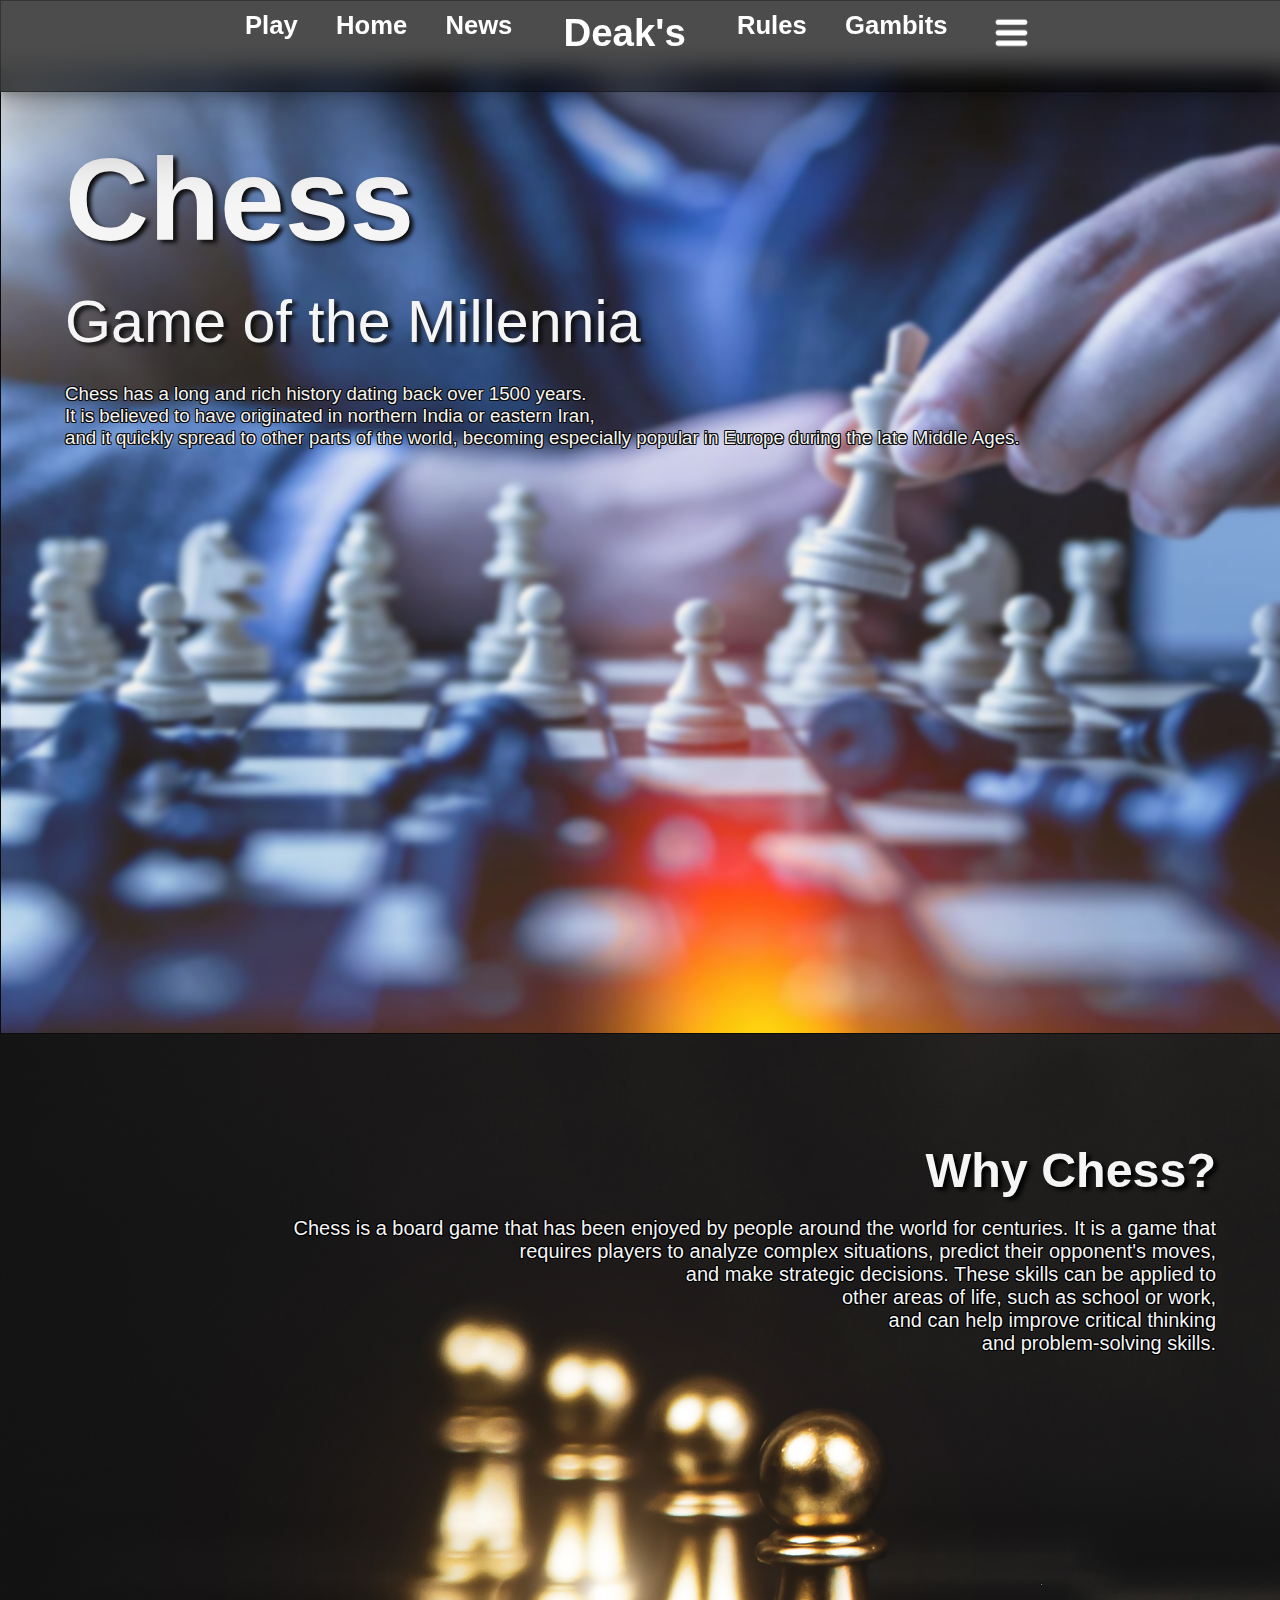
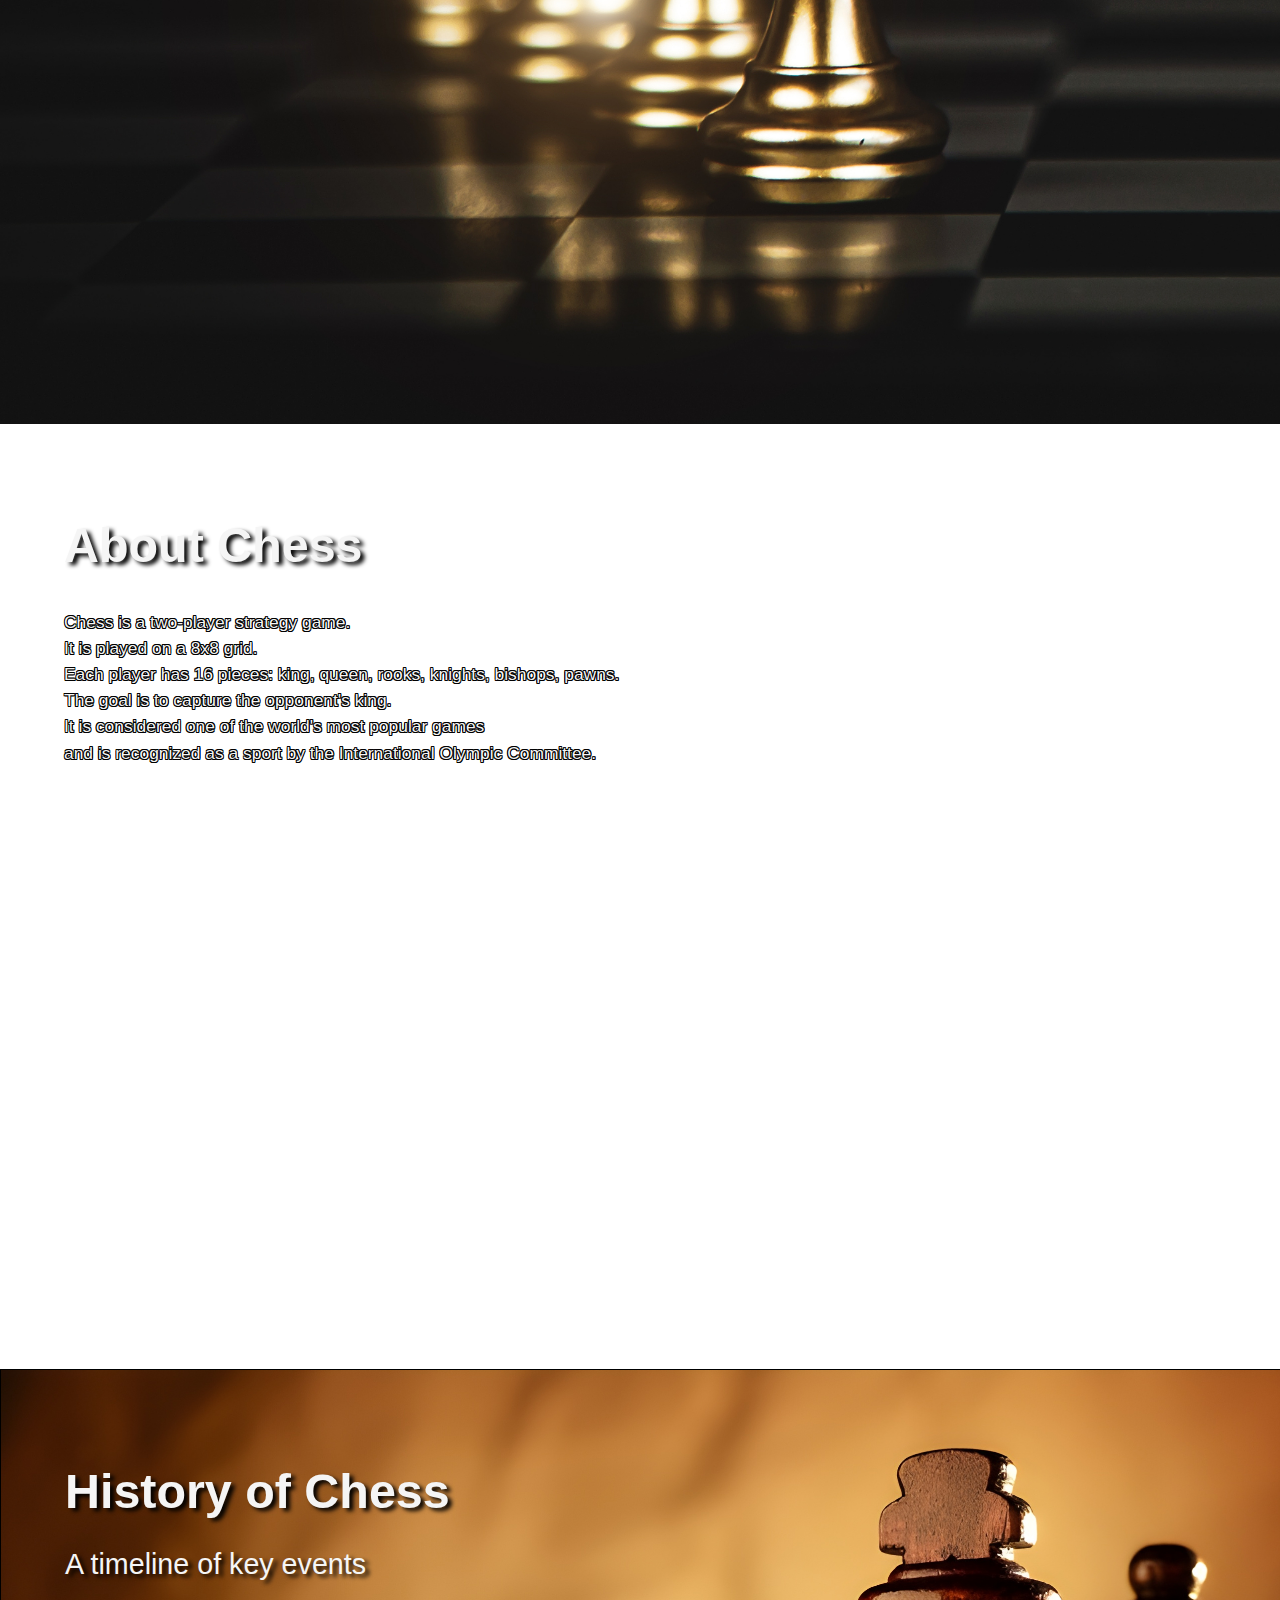
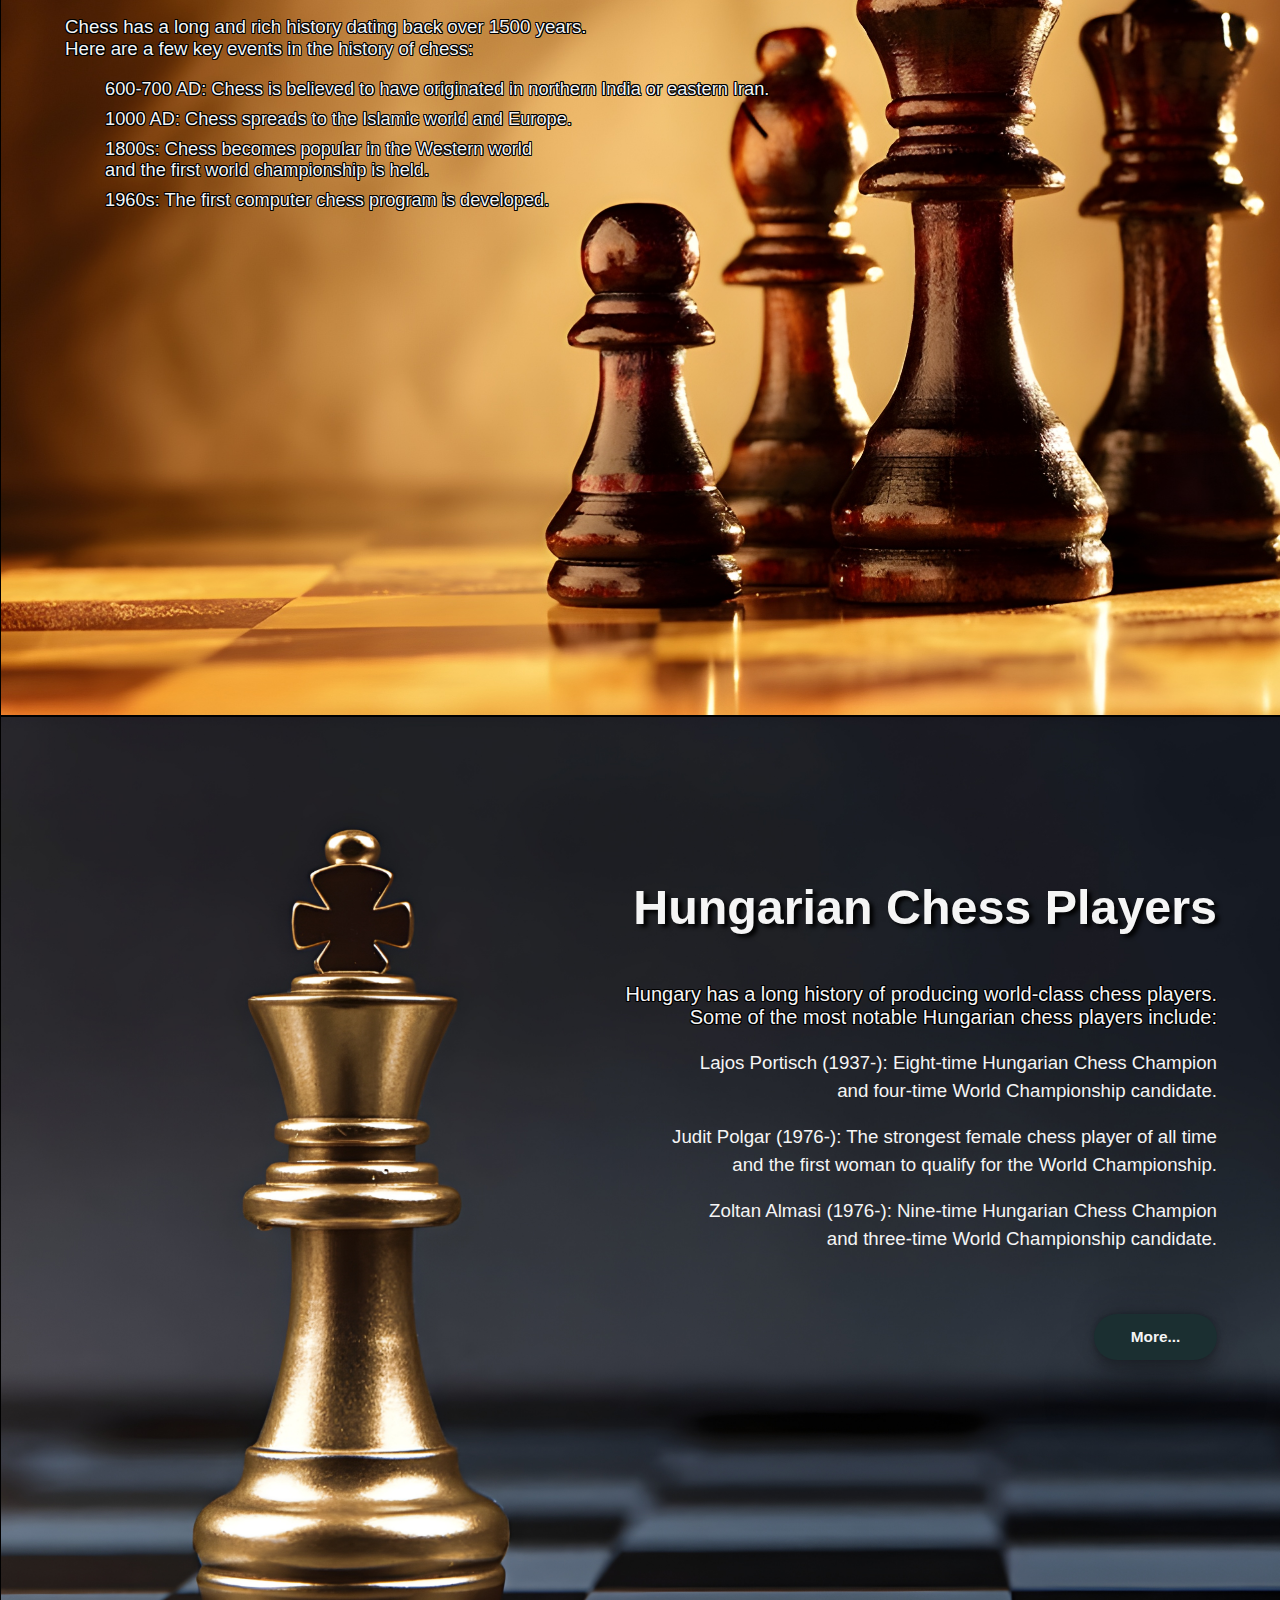
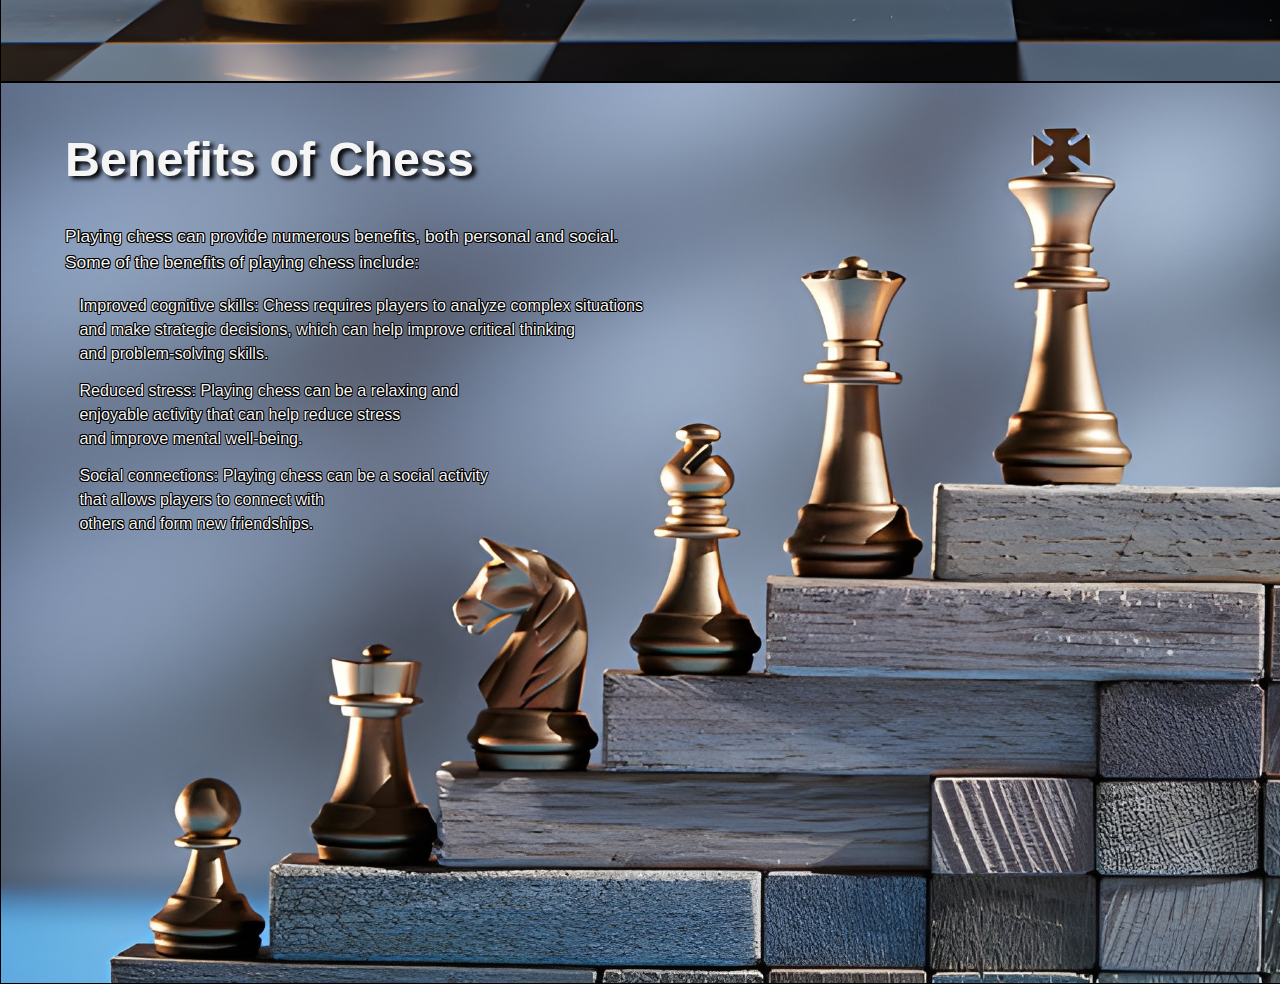
==== index.html @ 5a5dd238 "CSS correction 2" ====
<!DOCTYPE html>
<html lang="en">
<head>
  <link rel="stylesheet" href="/CSSs/main.css">
    <link rel="stylesheet" href="/CSSs/navbar.css">
    <meta charset="UTF-8">
    <meta http-equiv="X-UA-Compatible" content="IE=edge">
    <meta name="viewport" content="width=device-width, initial-scale=1.0">
    <title>Deak's Chess</title>
</head>

<body >
    <!--Header-->
    <nav class="headerdiv">
      <!--Menu-->
      <ul class="menulist">
        <li class="menuitem"><a href="./HTMLs/play.html">Play</a></li>
        <li class="menuitem"><a href="index.html">Home</a></li>
        <li class="menuitem"><a href="./HTMLs/news.html">News</a></li>
        <li class="menuitem"><p class="logotext">Deak's</p> </li>
        <li class="menuitem"><a href="./HTMLs/rules.html">Rules</a></li>
        <li class="menuitem"><a href="./HTMLs/gambits.html">Gambits</a></li>
        
        <li class="menuitem"> 
          <div id="dropdown">
            <button id="dropbtn"></button>
            <div id="dropdown-content">
              <a href="./HTMLs/about.html">About</a>
              <a href="./HTMLs/contact.html">Contact</a>
            </div>
          </div>
        </li>
      </ul>
    </nav>
      
    <div class="stdiv" >
        <!--Middle-->
        
        <p class="chesstext">Chess</p>
        <p class="subchesstext">Game of the Millennia</p>
        <p class="fillchesstext">Chess has a long and rich history dating back over 1500 years.  <br>
            It is believed to have originated in northern India or eastern Iran, <br>
            and it quickly spread to other parts of the world, becoming especially popular in Europe during the late Middle Ages.</p>
    </div>
    <div class="nddiv">
        <p class="ndtitleWhy">
            Why Chess?
        </p>
        <p class="ndtext">
            Chess is a board game that has been enjoyed by people around the world for centuries. It is a game that <br>
            requires players to analyze complex situations, predict their opponent's moves, <br> 
            and make strategic decisions. These skills can be applied to  <br>
            other areas of life, such as school or work, <br>
            and can help improve critical thinking <br>
             and problem-solving skills.</p>
    </div>

    <div class="rddiv">
        <p class="rdtitle">
            About Chess
        </p>
        <p class="rdtext">
            Chess is a two-player strategy game. <br>
            It is played on a 8x8 grid. <br>
            Each player has 16 pieces: king, queen, rooks, knights, bishops, pawns. <br>
            The goal is to capture the opponent's king. <br>
            It is considered one of the world's most popular games <br>
            and is recognized as a sport by the International Olympic Committee. <br>
    </div>

    <div class="div4">
        <p class="rdtitle">History of Chess</p>
        <p class="timelinetext">A timeline of key events</p>
        <p class="fillchesstext">Chess has a long and rich history dating back over 1500 years.  <br>
          Here are a few key events in the history of chess:</p>
        <ul class="ststyled-list">
          <li >600-700 AD: Chess is believed to have originated in northern India or eastern Iran.</li>
          <li>1000 AD: Chess spreads to the Islamic world and Europe.</li>
          <li>1800s: Chess becomes popular in the Western world <br>
             and the first world championship is held.</li>
          <li>1960s: The first computer chess program is developed.</li>
        </ul>
      </div>

      <div class="div5">
        <p class="ndtitle">Hungarian Chess Players</p>
        <p class="ndtext">Hungary has a long history of producing world-class chess players.  <br>
          Some of the most notable Hungarian chess players include:</p>
        <ul class="ndstyled-list">
          <li>Lajos Portisch (1937-): Eight-time Hungarian Chess Champion <br>
             and four-time World Championship candidate.</li>
             <br>
          <li>Judit Polgar (1976-): The strongest female chess player of all time <br>
             and the first woman to qualify for the World Championship.</li>
             <br>
          <li>Zoltan Almasi (1976-): Nine-time Hungarian Chess Champion <br>
             and three-time World Championship candidate.</li>
        </ul>

        <div class="buttoncontainer">
          <a class="mybutton" href="./HTMLs/players.html">
            More...
          </a>
      </div>
      </div>

      <div class="div6">
        <p class="rdtitle">Benefits of Chess</p>
        <p class="rdtext">Playing chess can provide numerous benefits, both personal and social. <br>
             Some of the benefits of playing chess include:</p>
        <ul class="rdstyled-list">
          <li>Improved cognitive skills: Chess requires players to analyze complex situations <br>
             and make strategic decisions, which can help improve critical thinking <br>
             and problem-solving skills.</li>
          <li>Reduced stress: Playing chess can be a relaxing and <br>
            enjoyable activity that can help reduce stress <br>
            and improve mental well-being.</li>
          <li>Social connections: Playing chess can be a social activity <br>
            that allows players to connect with <br>
            others and form new friendships.</li>
        </ul>
        
        
      </div>
  


</body>
</html>
---- CSSs/main.css ----
html, body {
    max-width: 100vw;
    overflow-x: hidden;
    margin: 0%;
    padding: 0%;
}


a{
    color: inherit;
    text-decoration: none;
    text-decoration-color: inherit;
}

.chesstext{
    font-family: 'Segoe UI', Tahoma, Geneva, Verdana, sans-serif;
    color:  whitesmoke;
    text-align: left;
    font-size: 9.089vw;
    font-weight: 700;
    margin-top:0vh;
    margin-left: 5vw;
    margin-right: 5vw;
    padding-top: 0vh;
    text-shadow: 4px 3px 4px black;
    opacity: 100%;
}

@media only screen and (max-width: 700px) {
    .chesstext{
        font-size: 18.089vw;
    }
}

@media only screen and (max-width: 450px) {
    .chesstext{
        font-size: 27.089vw;
    }
}

.subchesstext{

    font-family:'Gill Sans', 'Gill Sans MT', Calibri, 'Trebuchet MS', sans-serif;
    color: whitesmoke;
    text-align: left;
    font-size: 4.624vw;
    padding-left: 5vw;
    font-weight: 500;
    padding-top: -1vw;
    margin-top: -7.5vw;
    margin-right: 5vw;
    text-shadow: 4px 3px 4px black;
    opacity: 100%;
}

@media only screen and (max-width: 700px) {
    .subchesstext{
        font-size: 8.624vw;
        margin-top: -15vw;
    }
}

@media only screen and (max-width: 450px) {
    .subchesstext{
        font-size: 12.089vw;
        margin-top: -22.5vw;
    }
}

.timelinetext{
    font-family:'Gill Sans', 'Gill Sans MT', Calibri, 'Trebuchet MS', sans-serif;
    color: whitesmoke;
    text-align: left;
    font-size: 2.24vw;
    padding-left: 5vw;
    margin-bottom: 7.5vh;
    margin-right: 5vw;
    font-weight: 500;
    text-shadow: 4px 3px 4px black;
    opacity: 100%;
}


@media only screen and (max-width: 700px) {
    .timelinetext{
        font-size: 3.24vw;
    }
}

@media only screen and (max-width: 450px) {
    .timelinetext{
        font-size: 4.24vw;
    }
}

.fillchesstext{

    font-family:'Gill Sans', 'Gill Sans MT', Calibri, 'Trebuchet MS', sans-serif;
    color: whitesmoke;
    text-align: left;
    font-size: 1.461vw;
    padding-left: 5vw;
    font-weight: 500;
    padding-top: 5vw;
    margin-top: -7.5vw;
    margin-right: 5vw;
    text-shadow:
        0.05em 0 black,
        0 0.05em black,
        -0.05em 0 black,
        0 -0.05em black,
        -0.05em -0.05em black,
        -0.05em 0.05em black,
        0.05em -0.05em black,
        0.05em 0.05em black;
    opacity: 100%;
}

@media only screen and (max-width: 700px) {
    .fillchesstext{
        font-size: 2.461vw;
    }
}

@media only screen and (max-width: 450px) {
    .fillchesstext{
        font-size: 3.461vw;
    }
}


.ndtitle{
    font-family:'Gill Sans', 'Gill Sans MT', Calibri, 'Trebuchet MS', sans-serif;
    color: whitesmoke;
    text-align: right;
    font-size: 3.783vw;
    padding-right: 5vw;
    font-weight: 700;
    padding-top: 18vh;
    margin-top: -5vw;
    text-shadow: 4px 3px 4px black;
    opacity: 100%;
}

@media only screen and (max-width: 700px) {
    .ndtitle{
        font-size: 6.783vw;
    }
}

@media only screen and (max-width: 450px) {
    .ndtitle{
        font-size: 9.783vw;
    }
}

.ndtitleWhy{
    font-family:'Gill Sans', 'Gill Sans MT', Calibri, 'Trebuchet MS', sans-serif;
    color: whitesmoke;
    text-align: right;
    font-size: 3.783vw;
    padding-right: 5vw;
    font-weight: 700;
    margin-top: 2vh;
    text-shadow: 4px 3px 4px black;
    opacity: 100%;
    margin-bottom: 0;
}

@media only screen and (max-width: 700px) {
    .ndtitleWhy{
        font-size: 6.783vw;
    }
}

@media only screen and (max-width: 450px) {
    .ndtitleWhy{
        font-size: 9.783vw;
    }
}

.ndtext{
    font-family:'Gill Sans', 'Gill Sans MT', Calibri, 'Trebuchet MS', sans-serif;
    color: whitesmoke;
    font-size: 1.561vw;
    padding-right: 5vw;
    margin-left: 5vw;
    text-align: right;
    text-shadow:
        0.05em 0 black,
        0 0.05em black,
        -0.05em 0 black,
        0 -0.05em black,
        -0.05em -0.05em black,
        -0.05em 0.05em black,
        0.05em -0.05em black,
        0.05em 0.05em black;
}

@media only screen and (max-width: 700px) {
    .ndtext{
        font-size: 2.561vw;
    }
}

@media only screen and (max-width: 450px) {
    .ndtext{
        font-size: 3.561vw;
    }
}

.rdtitle{
    font-family:'Gill Sans', 'Gill Sans MT', Calibri, 'Trebuchet MS', sans-serif;
    color: whitesmoke;
    text-align: left;
    font-size: 3.783vw;
    padding-left: 5vw;
    margin-bottom: 0;
    font-weight: 700;
    text-shadow: 4px 3px 4px black;
    opacity: 100%;
}

@media only screen and (max-width: 700px) {
    .rdtitle{
        font-size: 6.783vw;
    }
}

@media only screen and (max-width: 450px) {
    .rdtitle{
        font-size: 9.783vw;
    }
}

.rdtext {
    font-family: 'Gill Sans', 'Gill Sans MT', Calibri, 'Trebuchet MS', sans-serif;
    color: whitesmoke;
    font-size: 1.361vw;
    padding-left: 5vw;
    line-height: 1.5;
    margin-top: 4vh;
    text-shadow:
        0.05em 0 black,
        0 0.05em black,
        -0.05em 0 black,
        0 -0.05em black,
        -0.05em -0.05em black,
        -0.05em 0.05em black,
        0.05em -0.05em black,
        0.05em 0.05em black;
  }

  @media only screen and (max-width: 700px) {
    .rdtext {
        font-size: 2.361vw;
    }
}

@media only screen and (max-width: 450px) {
    .rdtext {
        font-size: 3.361vw;
    }
}
 
.stdiv{
    opacity: 95%;
    display: block;
    background-color: whitesmoke;
    height: 100vh;
    width: 100vw;
    background-image: url(../IMGs/chessboard_1920x1080blur.png);
    background-size: cover;
    background-position: center;
    padding-top: 5vw;
    height: 100vh;
    border: 1px solid black;
}


.nddiv{
    display: block;
    background-image: url(../IMGs/goldpawns.jpeg);
    background-size: cover;
    background-position: left;
    height: 100vh;
    margin-top: 0vw;
    padding-top: 10vh;
}

.rddiv{
    padding-top: 5vh;
    margin-top: 0vw;
    display: block;
    background-image: url(../IMGs/Smoked.jpeg);
    background-size: cover;
    background-position: center;
    height: 100vh;
}

.div4{
    display: block;
    background-color: whitesmoke;
    height: 100vh;
    width: 100vw;
    background-image: url(../IMGs/goldenchess.jpg);
    background-size: cover;
    background-position: center;
    padding-top: 5vh;
    height: 100vh;
    border: 1px solid black;
}

.div5{
    display: block;
    background-color: whitesmoke;
    height: 100vh;
    width: 100vw;
    background-image: url(../IMGs/goldenpiece.jpg);
    background-size: cover;
    background-position: center;
    padding-top: 5vw;
    height: 100vh;
    border: 1px solid black;
}

.div6{
    display: block;
    background-color: whitesmoke;
    height: 100vh;
    width: 100vw;
    background-image: url(../IMGs/wood.jpg);
    background-size: cover;
    background-position: center;
    height: 100vh;
    border: 1px solid black;
}

.ststyled-list li {
    font-family:'Gill Sans', 'Gill Sans MT', Calibri, 'Trebuchet MS', sans-serif;
    color: whitesmoke;
    text-align: left;
    font-size: 1.424vw;
    padding-left: 5vw;
    padding-bottom: 1vh;
    font-weight: 500;
    text-shadow:
        0.05em 0 black,
        0 0.05em black,
        -0.05em 0 black,
        0 -0.05em black,
        -0.05em -0.05em black,
        -0.05em 0.05em black,
        0.05em -0.05em black,
        0.05em 0.05em black;
    opacity: 100%;
    list-style: none;
  }

  @media only screen and (max-width: 700px) {
    .ststyled-list li {
        font-size: 2.424vw;
        padding-left: 2.5vw;
    }
}

@media only screen and (max-width: 450px) {
    .ststyled-list li {
        font-size: 3.424vw;
        padding-left: 1vw;
    }
}


  .ndstyled-list li {
    font-family: 'Gill Sans', 'Gill Sans MT', Calibri, 'Trebuchet MS', sans-serif;
    color: whitesmoke;
    text-align: right;
    font-size: 1.461vw;
    padding-right: 5vw;
    line-height: 1.5;
    list-style: none;
  }
  
  @media only screen and (max-width: 700px) {
    .ndstyled-list li {
        font-size: 2.461vw;
        line-height: 1.25;
    }
}

@media only screen and (max-width: 450px) {
    .ndstyled-list li {
        font-size: 3.461vw;
        line-height: 1;
    }
}

  .rdstyled-list li {
    margin-top: 1%;
    font-family: 'Gill Sans', 'Gill Sans MT', Calibri, 'Trebuchet MS', sans-serif;
    color: whitesmoke;
    font-size: 1.261vw;
    padding-left: 3vw;
    line-height: 1.5;
    list-style: none;
    text-shadow:
        0.05em 0 black,
        0 0.05em black,
        -0.05em 0 black,
        0 -0.05em black,
        -0.05em -0.05em black,
        -0.05em 0.05em black,
        0.05em -0.05em black,
        0.05em 0.05em black;
  }
  
  @media only screen and (max-width: 700px) {
    .rdstyled-list li {
        font-size: 2.261vw;
        padding-left: 2vw;
    }
}

@media only screen and (max-width: 450px) {
    .rdstyled-list li {
        font-size: 3.261vw;
        padding-left: 1vw;
    }
}

 .menuimage{
    width: 6vh;
    height: 6vh;
 }

 .rulesbody{
    background: linear-gradient(to right, rgb(5, 31, 57), rgb(1, 59, 39));
}

.mybutton {
    color: whitesmoke;
    font-family: 'Gill Sans', 'Gill Sans MT', Calibri, 'Trebuchet MS', sans-serif;
    box-shadow: rgba(0, 0, 0, 0.25) 0px 54px 55px, rgba(0, 0, 0, 0.12) 0px -12px 30px, rgba(0, 0, 0, 0.12) 0px 4px 6px, rgba(0, 0, 0, 0.17) 0px 12px 13px, rgba(0, 0, 0, 0.09) 0px -3px 5px;
    background-color: #1b2f31;
    border-radius: 50px;
    display: flex;
    justify-content: center;
    align-items: center;
    height: 3em;
    width: 8em;
    font-size: 1.2vw;
    font-weight: 600;
  }

  @media only screen and (max-width: 700px) {
    .mybutton {
        font-size: 2.2vw;
    }
}

@media only screen and (max-width: 450px) {
    .mybutton {
        font-size: 3.2vw;
    }
}

  .buttoncontainer{
    padding-top: 5vh;
    padding-right: 5vw;
    display: flex;
    justify-content: end;
    align-items: center;
  }
---- CSSs/navbar.css ----
body{
    padding: 0%;
    margin-left: 0%;
    margin-top: 0%;
}

a{
    color: inherit;
    text-decoration: none;
    text-decoration-color: inherit;
}

.logotext{
    margin-top: auto;
    margin-bottom: auto;
    float: left;
    font-size: 3vw;
    font-family: 'Gill Sans', 'Gill Sans MT', Calibri, 'Trebuchet MS', sans-serif;
    font-weight: 700;
    padding-left: 1vw;
    padding-right: 1vw;
    color: white   ;
    transition-duration: 0.5s;
}

@media only screen and (max-width: 1000px) {
    .logotext{
        font-size: 4.25vw;
    }
}

@media only screen and (max-width: 700px) {
    .logotext{
        font-size: 5.5vw;
    }
}

@media only screen and (max-width: 450px) {
    .logotext{
        font-size: 8vw;
    }
}

.menulist{
    padding: 0;
    margin: 0;
    position: relative;
    display: flex;
    list-style: none;
    justify-content: center;
}

.menulist li:hover{
    background-color: rgba(0, 0, 0, 0.5);
}

.menuitem{
    padding-top: 0.6vh;
    transition-duration: 0.5s;
    font-size: 2vw;
    font-family: 'Gill Sans', 'Gill Sans MT', Calibri, 'Trebuchet MS', sans-serif;
    padding-left: 1.5vw;
    padding-right: 1.5vw;
    font-weight: 600;
    color: white;
    padding-top: 0.75vw;
    text-decoration-color: rgba(0, 0, 0, 0.2);
}

@media only screen and (max-width: 1000px) {
    .menuitem{
        font-size: 3vw;
        padding-top: 1.5vh;
    }
}

@media only screen and (max-width: 700px) {
   .menuitem{
       font-size: 4vw;
       padding-top: 1.75vh;
   }
}

@media only screen and (max-width: 450px) {
    .menuitem{
        font-size: 6vw;
        padding-top: 2.5vh;
    }
}

.menuitem:hover{
    opacity: 100%;
}

.headerdiv{
    top: 0;
    z-index: 9;
    display: flex;
    justify-content: center;
    position: fixed;
    width: 100vw;
    height: 10vh;
    background: rgba(0, 0, 0, 0.7);
    box-shadow: rgba(0, 0, 0, 0.25) 0px 54px 55px, rgba(0, 0, 0, 0.12) 0px -12px 30px, rgba(0, 0, 0, 0.12) 0px 4px 6px, rgba(0, 0, 0, 0.17) 0px 12px 13px, rgba(0, 0, 0, 0.09) 0px -3px 5px;
    backdrop-filter: blur(12.5px);
    -webkit-backdrop-filter: blur(12.5px);
    border: 1px solid rgba(0, 0, 0, 0.3);
}


@media only screen and (max-width: 700px) {
    .headerdiv{
        height: 7.5vh;
    }
}

@media only screen and (max-width: 450px) {
    .headerdiv{
        height: 7.5vh;
    }
}

.headerdiv + * {
    margin-top: 7.5vh;
  }
  
#dropbtn {
    background-image: url(../IMGs/menu.png);
    background-size: contain;
    background-color: transparent;
    background-repeat: no-repeat;
    margin-top: 0;
    width: 4vw;
    height: 7.5vh;
    border: none;
}

@media only screen and (max-width: 1000px) {
    #dropbtn{
        width: 5vw;
    }
}

@media only screen and (max-width: 700px) {
    #dropbtn{
        width: 8vw;
    }
}

@media only screen and (max-width: 400px) {
    #dropbtn{
        width: 12vw;
    }
}
  
#dropdown {
    position: relative;
    display: block;
    width: 4vw;
}
  
#dropdown-content {
    display: none;
    position: absolute;
    min-width: 4vw;
    right: -1.5vw;
    z-index: 1;
    transition-duration: 0.5s;
    background: rgba(0, 0, 0, 0.7);
    box-shadow: rgba(0, 0, 0, 0.25) 0px 54px 55px, rgba(0, 0, 0, 0.12) 0px -12px 30px, rgba(0, 0, 0, 0.12) 0px 4px 6px, rgba(0, 0, 0, 0.17) 0px 12px 13px, rgba(0, 0, 0, 0.09) 0px -3px 5px;
    backdrop-filter: blur(12.5px);
    -webkit-backdrop-filter: blur(12.5px);
    border: 1px solid rgba(0, 0, 0, 0.3);
}
  
@media only screen and (max-width: 1000px) {
    #dropdown-content{
        margin-top: -2.25vh;
    }
}


#dropdown-content a {
    text-align: center;
    color: whitesmoke;
    padding: 12px 16px;
    text-decoration: none;
    display: block;
    font-size: 1.45vw;
}
#dropdown-content a:hover{
    background-color: rgba(0, 0, 0, 0.5);
}

#dropdown:hover #dropdown-content {display: block;}
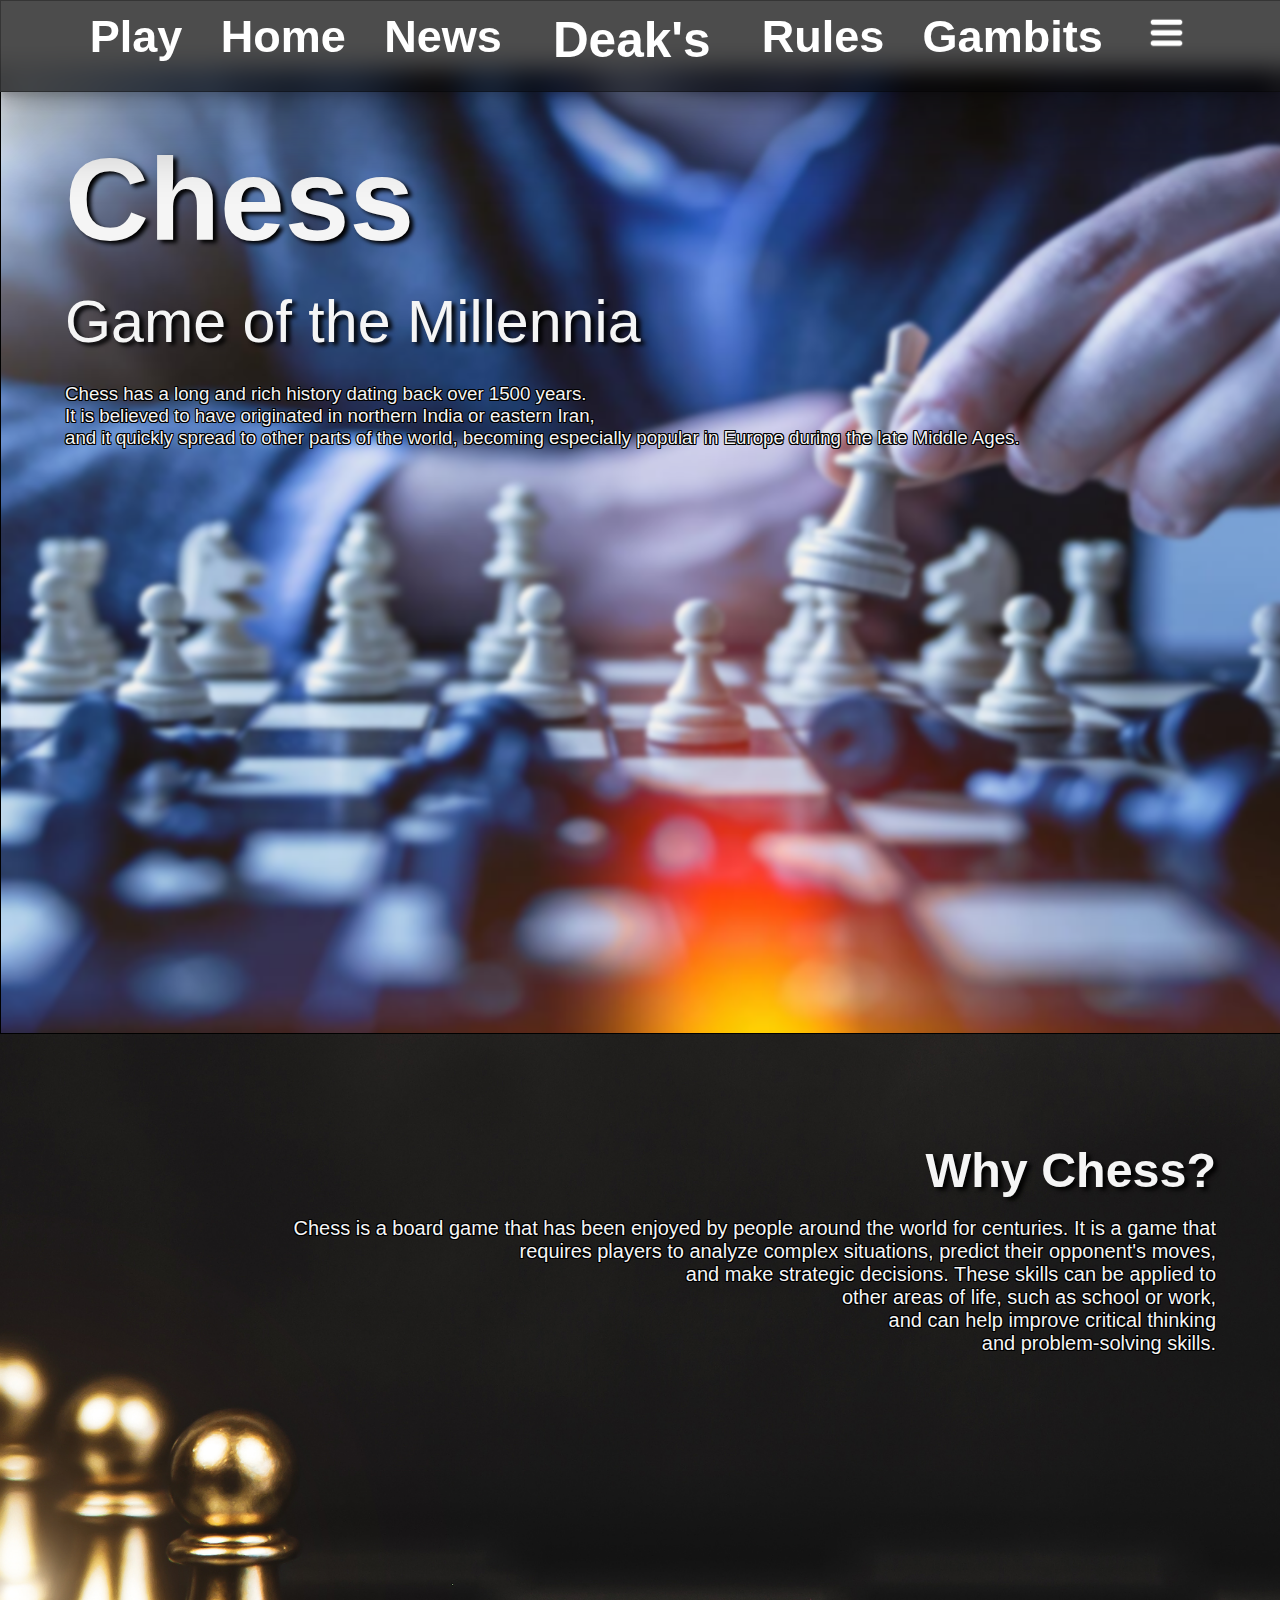
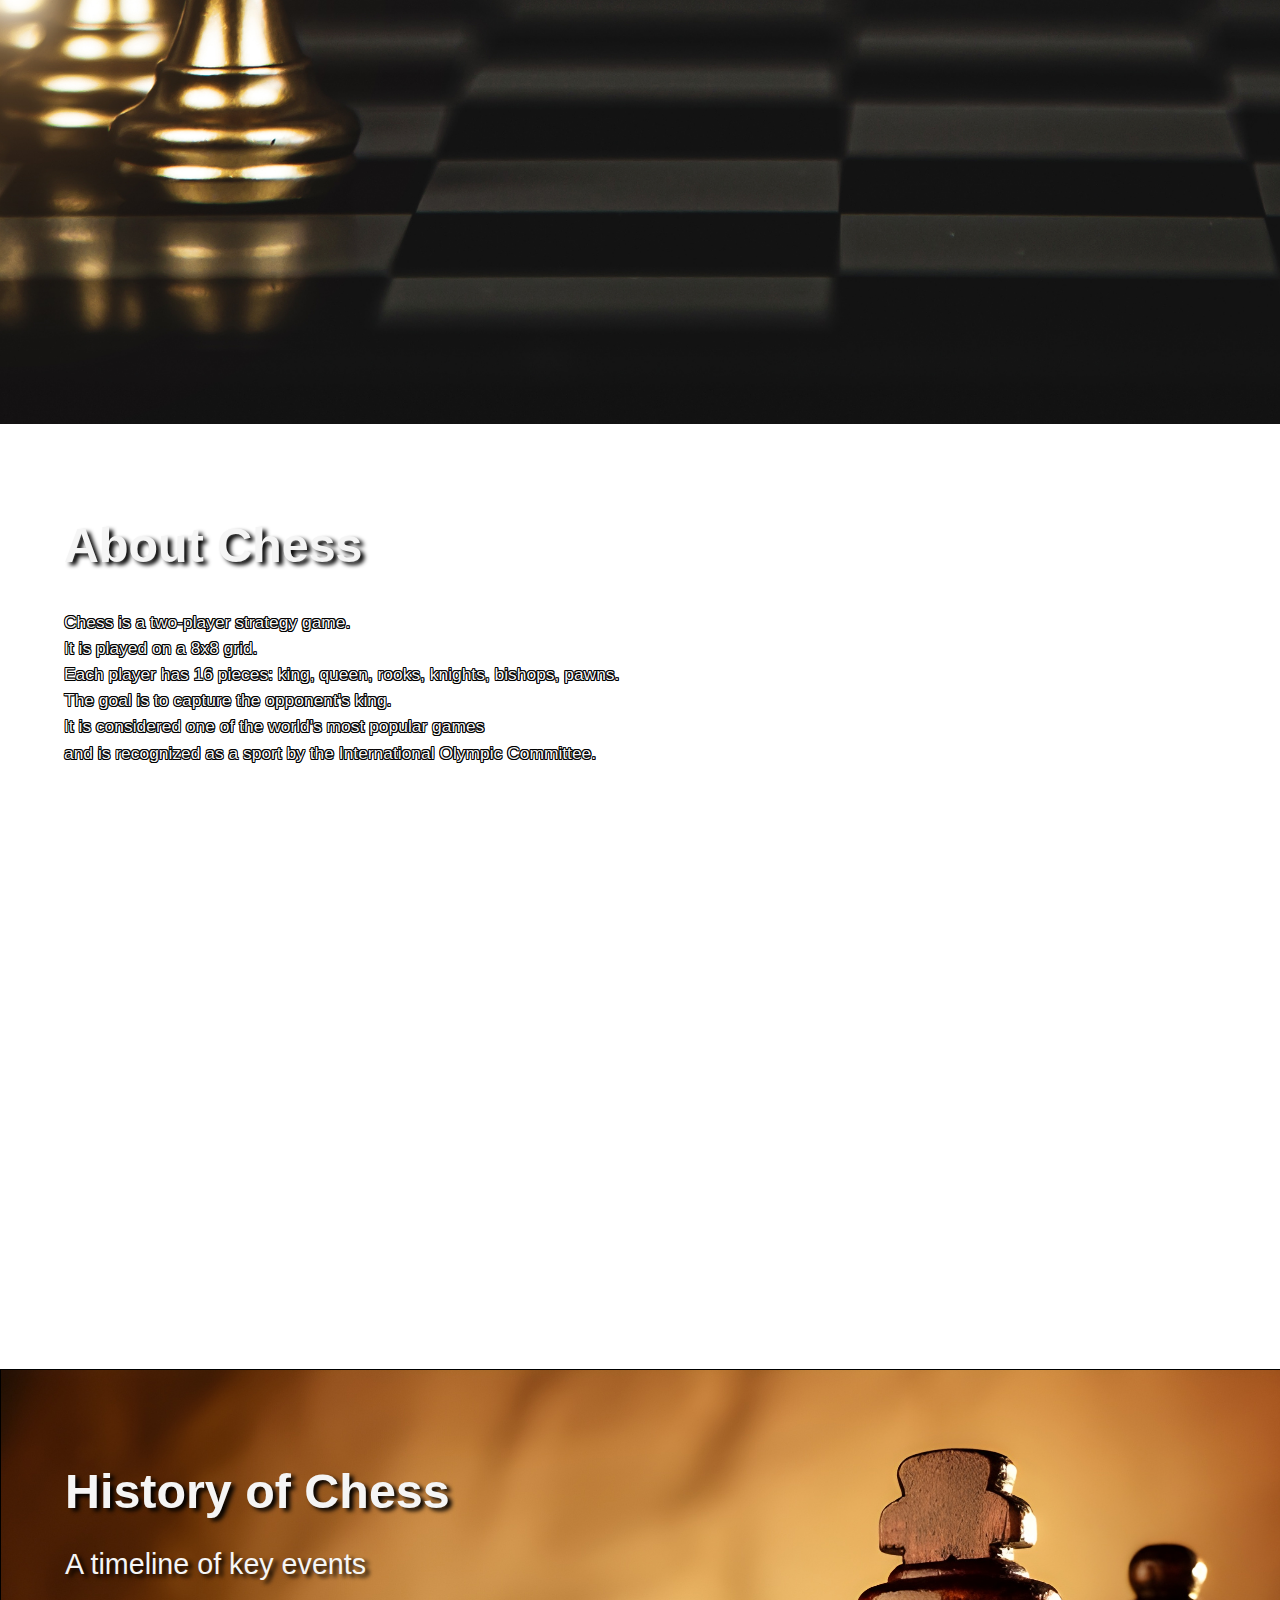
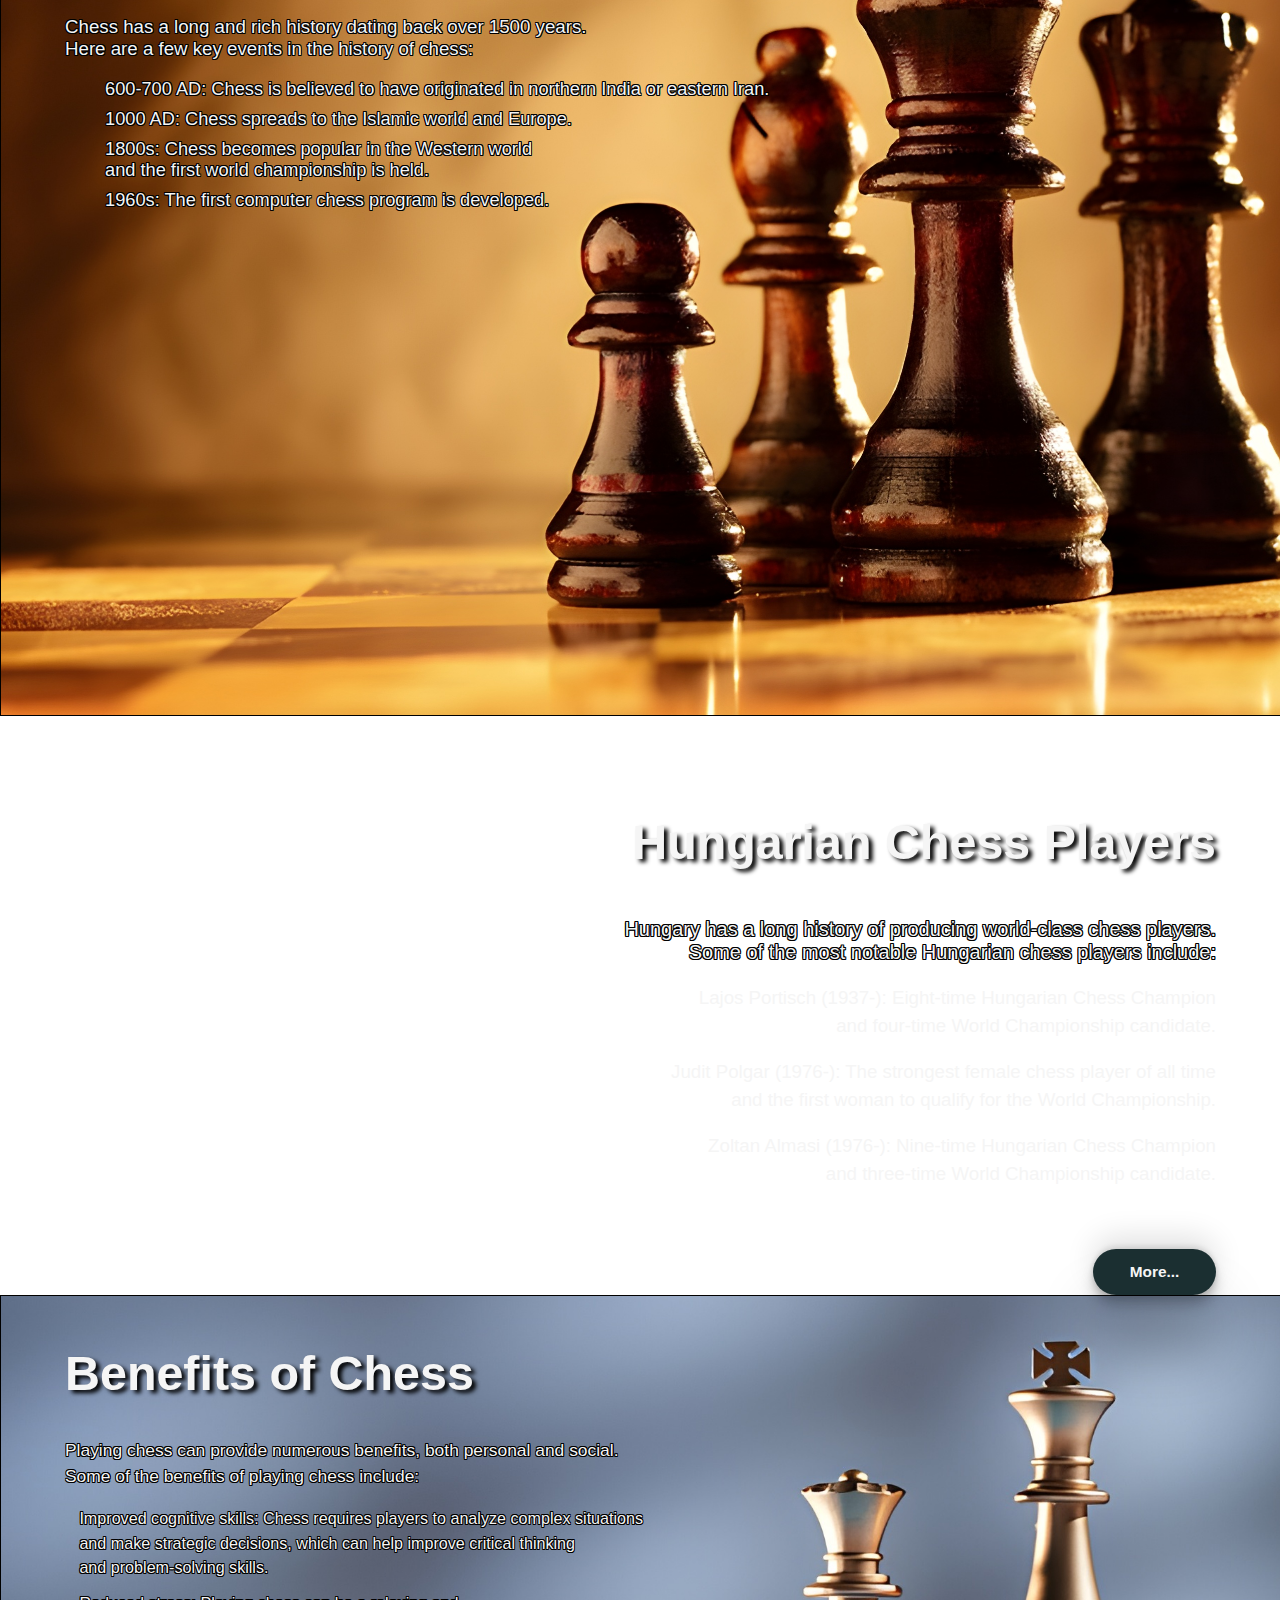
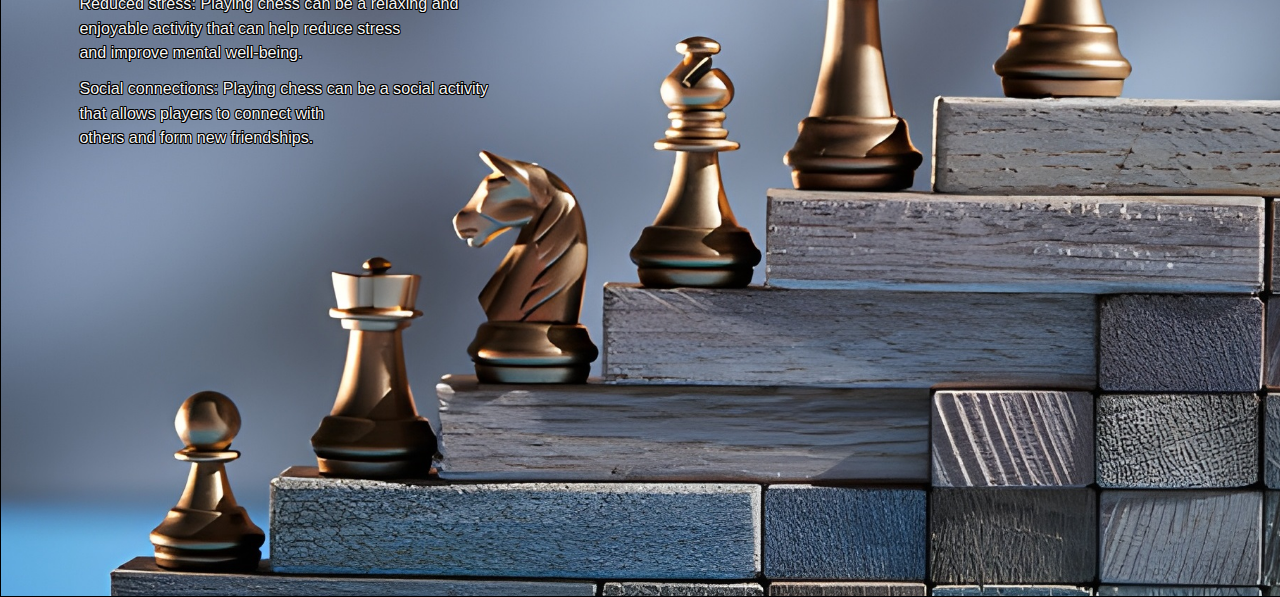
==== commit 9cbbebf5: "Responsivity on navbar" ====
--- a/index.html
+++ b/index.html
@@ -1,23 +1,44 @@
 <!DOCTYPE html>
 <html lang="en">
 <head>
-  <link rel="stylesheet" href="/CSSs/main.css">
-    <link rel="stylesheet" href="/CSSs/navbar.css">
+  <link rel="stylesheet" href="./CSSs/main.css">
+    <link rel="stylesheet" href="./CSSs/navbar.css">
     <meta charset="UTF-8">
     <meta http-equiv="X-UA-Compatible" content="IE=edge">
     <meta name="viewport" content="width=device-width, initial-scale=1.0">
+    <script src="./JSs/hamburger.js"></script>
     <title>Deak's Chess</title>
 </head>
 
 <body >
     <!--Header-->
+    <nav id="hbmenu">
+      <div class="hbitemholder">
+        <div id="hbopenerdiv">
+          <img onclick="hbopenclose()" id="hbopener" src="./IMGs/hmenu.png" alt="menuicon">
+        </div>
+
+        <ul id="hbmenulist">
+          <li class="hbmenuitem"><a href="../index.html">Home</a></li>
+          <li class="hbmenuitem"><a href="./HTMLs/play.html">Play</a></li>
+          <li class="hbmenuitem"><a href="./HTMLs/news.html">News</a></li>
+          <li class="hbmenuitem"><a href="./HTMLs/rules.html">Rules</a></li>
+          <li class="hbmenuitem"><a href="./HTMLs/gambits.html">Gambits</a></li>
+          <li class="hbmenuitem"><a href="./HTMLs/about.html">About</a></li>
+          <li class="hbmenuitem"><a href="./HTMLs/contact.html">Contact</a></li>
+        </ul>
+
+      </div>
+
+  </nav>
+
     <nav class="headerdiv">
       <!--Menu-->
       <ul class="menulist">
         <li class="menuitem"><a href="./HTMLs/play.html">Play</a></li>
         <li class="menuitem"><a href="index.html">Home</a></li>
         <li class="menuitem"><a href="./HTMLs/news.html">News</a></li>
-        <li class="menuitem"><p class="logotext">Deak's</p> </li>
+        <li class="menuitem"> <a href="index.html"><p class="logotext">Deak's</p></a>  </li>
         <li class="menuitem"><a href="./HTMLs/rules.html">Rules</a></li>
         <li class="menuitem"><a href="./HTMLs/gambits.html">Gambits</a></li>
         
@@ -33,7 +54,7 @@
       </ul>
     </nav>
       
-    <div class="stdiv" >
+    <div class="stdiv division" >
         <!--Middle-->
         
         <p class="chesstext">Chess</p>
@@ -42,11 +63,11 @@
             It is believed to have originated in northern India or eastern Iran, <br>
             and it quickly spread to other parts of the world, becoming especially popular in Europe during the late Middle Ages.</p>
     </div>
-    <div class="nddiv">
+    <div class="nddiv division">
         <p class="ndtitleWhy">
             Why Chess?
         </p>
-        <p class="ndtext">
+        <p class="ndtext ">
             Chess is a board game that has been enjoyed by people around the world for centuries. It is a game that <br>
             requires players to analyze complex situations, predict their opponent's moves, <br> 
             and make strategic decisions. These skills can be applied to  <br>
@@ -55,7 +76,7 @@
              and problem-solving skills.</p>
     </div>
 
-    <div class="rddiv">
+    <div class="rddiv division">
         <p class="rdtitle">
             About Chess
         </p>
@@ -68,7 +89,7 @@
             and is recognized as a sport by the International Olympic Committee. <br>
     </div>
 
-    <div class="div4">
+    <div class="div4 division">
         <p class="rdtitle">History of Chess</p>
         <p class="timelinetext">A timeline of key events</p>
         <p class="fillchesstext">Chess has a long and rich history dating back over 1500 years.  <br>
@@ -82,7 +103,7 @@
         </ul>
       </div>
 
-      <div class="div5">
+      <div class="div5, division">
         <p class="ndtitle">Hungarian Chess Players</p>
         <p class="ndtext">Hungary has a long history of producing world-class chess players.  <br>
           Some of the most notable Hungarian chess players include:</p>
@@ -104,7 +125,7 @@
       </div>
       </div>
 
-      <div class="div6">
+      <div class="div6 division">
         <p class="rdtitle">Benefits of Chess</p>
         <p class="rdtext">Playing chess can provide numerous benefits, both personal and social. <br>
              Some of the benefits of playing chess include:</p>
--- a/CSSs/main.css
+++ b/CSSs/main.css
@@ -27,16 +27,31 @@
     opacity: 100%;
 }
 
-@media only screen and (max-width: 700px) {
+@media only screen and (max-width: 1000px){
+    .chesstext{
+        font-size: 14.089vw;
+    }
+}
+
+
+@media only screen and (max-width: 800px) {
     .chesstext{
         font-size: 18.089vw;
     }
 }
 
-@media only screen and (max-width: 450px) {
+@media only screen and (max-width: 625px) {
     .chesstext{
         font-size: 27.089vw;
     }
+}
+
+@media only screen and (max-width: 500px)
+{
+    .chesstext{
+        font-size: 32.089vw;
+    }
+    
 }
 
 .subchesstext{
@@ -54,18 +69,36 @@
     opacity: 100%;
 }
 
-@media only screen and (max-width: 700px) {
+@media only screen and (max-width: 1000px)
+{
+    .subchesstext{
+        font-size: 6.624vw;
+        margin-top: -10vw;
+    }
+}
+
+@media only screen and (max-width: 800px) {
     .subchesstext{
         font-size: 8.624vw;
         margin-top: -15vw;
     }
 }
 
-@media only screen and (max-width: 450px) {
+@media only screen and (max-width: 625px) {
     .subchesstext{
         font-size: 12.089vw;
         margin-top: -22.5vw;
     }
+}
+
+@media only screen and (max-width: 500px)
+{
+    .subchesstext{
+        font-size: 14.089vw;
+        margin-top: -27.5vw;
+    }
+    
+    
 }
 
 .timelinetext{
@@ -81,17 +114,33 @@
     opacity: 100%;
 }
 
-
-@media only screen and (max-width: 700px) {
+@media only screen and (max-width: 1000px)
+{
+    .timelinetext{
+        font-size: 2.85vw;
+    }
+
+}
+
+@media only screen and (max-width: 800px) {
     .timelinetext{
         font-size: 3.24vw;
     }
 }
 
-@media only screen and (max-width: 450px) {
+@media only screen and (max-width: 625px) {
     .timelinetext{
         font-size: 4.24vw;
     }
+}
+
+@media only screen and (max-width: 500px)
+{
+ 
+    .timelinetext{
+        font-size: 5.24vw;
+    }
+    
 }
 
 .fillchesstext{
@@ -116,17 +165,31 @@
         0.05em 0.05em black;
     opacity: 100%;
 }
-
-@media only screen and (max-width: 700px) {
+@media only screen and (max-width: 1000px)
+{
     .fillchesstext{
-        font-size: 2.461vw;
-    }
-}
-
-@media only screen and (max-width: 450px) {
+        font-size: 2.061vw;
+    }
+}
+
+@media only screen and (max-width: 800px) {
     .fillchesstext{
-        font-size: 3.461vw;
-    }
+        font-size: 2.861vw;
+    }
+}
+
+@media only screen and (max-width: 625px) {
+    .fillchesstext{
+        font-size: 3.761vw;
+    }
+}
+@media only screen and (max-width: 500px)
+{
+    
+    .fillchesstext{
+        font-size: 4.761vw;
+    }
+    
 }
 
 
@@ -143,16 +206,31 @@
     opacity: 100%;
 }
 
-@media only screen and (max-width: 700px) {
+@media only screen and (max-width: 1000px)
+{
+    .ndtitle{
+        font-size: 5.783vw;
+    }
+}
+
+@media only screen and (max-width: 800px) {
     .ndtitle{
         font-size: 6.783vw;
     }
 }
 
-@media only screen and (max-width: 450px) {
+@media only screen and (max-width: 625px) {
     .ndtitle{
         font-size: 9.783vw;
     }
+}
+@media only screen and (max-width: 500px)
+{
+    .ndtitle{
+        font-size: 11.783vw;
+    }
+    
+    
 }
 
 .ndtitleWhy{
@@ -168,16 +246,31 @@
     margin-bottom: 0;
 }
 
-@media only screen and (max-width: 700px) {
+@media only screen and (max-width: 1000px)
+{
+    .ndtitleWhy{
+        font-size: 4.783vw;
+    }
+}
+
+@media only screen and (max-width: 800px) {
     .ndtitleWhy{
         font-size: 6.783vw;
     }
 }
 
-@media only screen and (max-width: 450px) {
+@media only screen and (max-width: 625px) {
     .ndtitleWhy{
         font-size: 9.783vw;
     }
+}
+
+@media only screen and (max-width: 500px)
+{
+    .ndtitleWhy{
+        font-size: 11.783vw;
+    }
+    
 }
 
 .ndtext{
@@ -198,16 +291,32 @@
         0.05em 0.05em black;
 }
 
-@media only screen and (max-width: 700px) {
+@media only screen and (max-width: 1000px)
+{
     .ndtext{
-        font-size: 2.561vw;
-    }
-}
-
-@media only screen and (max-width: 450px) {
+        font-size: 2.261vw;
+    }
+}
+
+@media only screen and (max-width: 800px) {
     .ndtext{
-        font-size: 3.561vw;
-    }
+        font-size: 2.761vw;
+    }
+}
+
+@media only screen and (max-width: 625px) {
+    .ndtext{
+        font-size: 4.061vw;
+    }
+}
+
+@media only screen and (max-width: 500px)
+{
+    .ndtext{
+        font-size: 5.061vw;
+    }
+    
+    
 }
 
 .rdtitle{
@@ -222,16 +331,33 @@
     opacity: 100%;
 }
 
-@media only screen and (max-width: 700px) {
+@media only screen and (max-width: 1000px)
+{
+    .rdtitle{
+        font-size: 4.783vw;
+    }
+}
+
+@media only screen and (max-width: 800px) {
     .rdtitle{
         font-size: 6.783vw;
     }
 }
 
-@media only screen and (max-width: 450px) {
+@media only screen and (max-width: 625px) {
     .rdtitle{
         font-size: 9.783vw;
     }
+}
+
+@media only screen and (max-width: 500px)
+{
+    .rdtitle{
+        font-size: 11.783vw;
+    }
+    
+    
+    
 }
 
 .rdtext {
@@ -252,18 +378,32 @@
         0.05em 0.05em black;
   }
 
-  @media only screen and (max-width: 700px) {
+  @media only screen and (max-width: 1000px)
+{
     .rdtext {
-        font-size: 2.361vw;
-    }
-}
-
-@media only screen and (max-width: 450px) {
+        font-size: 1.961vw;
+    }
+}
+  @media only screen and (max-width: 800px) {
     .rdtext {
-        font-size: 3.361vw;
+        font-size: 2.561vw;
+    }
+}
+
+@media only screen and (max-width: 625px) {
+    .rdtext {
+        font-size: 3.961vw;
     }
 }
  
+@media only screen and (max-width: 500px)
+{
+    .rdtext {
+        font-size: 4.961vw;
+    }
+
+}
+
 .stdiv{
     opacity: 95%;
     display: block;
@@ -271,8 +411,9 @@
     height: 100vh;
     width: 100vw;
     background-image: url(../IMGs/chessboard_1920x1080blur.png);
-    background-size: cover;
     background-position: center;
+  background-repeat: no-repeat;
+  background-size: cover;
     padding-top: 5vw;
     height: 100vh;
     border: 1px solid black;
@@ -282,8 +423,9 @@
 .nddiv{
     display: block;
     background-image: url(../IMGs/goldpawns.jpeg);
-    background-size: cover;
-    background-position: left;
+    background-position: center;
+  background-repeat: no-repeat;
+  background-size: cover;
     height: 100vh;
     margin-top: 0vw;
     padding-top: 10vh;
@@ -294,8 +436,9 @@
     margin-top: 0vw;
     display: block;
     background-image: url(../IMGs/Smoked.jpeg);
-    background-size: cover;
     background-position: center;
+  background-repeat: no-repeat;
+  background-size: cover;
     height: 100vh;
 }
 
@@ -305,8 +448,9 @@
     height: 100vh;
     width: 100vw;
     background-image: url(../IMGs/goldenchess.jpg);
-    background-size: cover;
     background-position: center;
+  background-repeat: no-repeat;
+  background-size: cover;
     padding-top: 5vh;
     height: 100vh;
     border: 1px solid black;
@@ -318,8 +462,9 @@
     height: 100vh;
     width: 100vw;
     background-image: url(../IMGs/goldenpiece.jpg);
-    background-size: cover;
     background-position: center;
+  background-repeat: no-repeat;
+  background-size: cover;
     padding-top: 5vw;
     height: 100vh;
     border: 1px solid black;
@@ -331,8 +476,9 @@
     height: 100vh;
     width: 100vw;
     background-image: url(../IMGs/wood.jpg);
-    background-size: cover;
     background-position: center;
+  background-repeat: no-repeat;
+  background-size: cover;
     height: 100vh;
     border: 1px solid black;
 }
@@ -357,19 +503,33 @@
     opacity: 100%;
     list-style: none;
   }
-
-  @media only screen and (max-width: 700px) {
+  @media only screen and (max-width: 1000px) {
+    .ststyled-list li {
+        font-size: 1.824vw;
+        padding-left: 3.5vw;
+    }
+}
+
+  @media only screen and (max-width: 800px) {
     .ststyled-list li {
         font-size: 2.424vw;
         padding-left: 2.5vw;
     }
 }
 
-@media only screen and (max-width: 450px) {
+@media only screen and (max-width: 625px) {
     .ststyled-list li {
         font-size: 3.424vw;
         padding-left: 1vw;
     }
+}
+
+@media only screen and (max-width: 500px)
+{
+    .ststyled-list li {
+        font-size: 4.424vw;
+    }
+    
 }
 
 
@@ -382,19 +542,34 @@
     line-height: 1.5;
     list-style: none;
   }
+
+  @media only screen and (max-width: 1000px) {
+    .ndstyled-list li {
+        font-size: 1.961vw;
+        line-height: 1.25;
+    }
+}
   
-  @media only screen and (max-width: 700px) {
+  @media only screen and (max-width: 800px) {
     .ndstyled-list li {
         font-size: 2.461vw;
         line-height: 1.25;
     }
 }
 
-@media only screen and (max-width: 450px) {
+@media only screen and (max-width: 625px) {
     .ndstyled-list li {
         font-size: 3.461vw;
         line-height: 1;
     }
+}
+@media only screen and (max-width: 500px)
+{
+    .ndstyled-list li {
+        font-size: 4.461vw;
+        line-height: 1;
+    }
+    
 }
 
   .rdstyled-list li {
@@ -415,19 +590,35 @@
         0.05em -0.05em black,
         0.05em 0.05em black;
   }
+
+  @media only screen and (max-width: 1000px)
+    {
+        .rdstyled-list li {
+            font-size: 1.761vw;
+            padding-left: 2.5vw;
+        }
+    }
   
-  @media only screen and (max-width: 700px) {
+  @media only screen and (max-width: 800px) {
     .rdstyled-list li {
         font-size: 2.261vw;
         padding-left: 2vw;
     }
 }
 
-@media only screen and (max-width: 450px) {
+@media only screen and (max-width: 625px) {
     .rdstyled-list li {
         font-size: 3.261vw;
         padding-left: 1vw;
     }
+}
+
+@media only screen and (max-width: 500px)
+{
+    .rdstyled-list li {
+        font-size: 4.261vw;
+    }
+    
 }
 
  .menuimage{
@@ -454,16 +645,31 @@
     font-weight: 600;
   }
 
-  @media only screen and (max-width: 700px) {
+  @media only screen and (max-width: 1000px)
+    {
+        .mybutton {
+            font-size: 1.6vw;
+        }
+    }
+
+  @media only screen and (max-width: 800px) {
     .mybutton {
         font-size: 2.2vw;
     }
 }
 
-@media only screen and (max-width: 450px) {
+@media only screen and (max-width: 625px) {
     .mybutton {
         font-size: 3.2vw;
     }
+}
+
+@media only screen and (max-width: 500px)
+{
+    .mybutton {
+        font-size: 4.2vw;
+    }
+    
 }
 
   .buttoncontainer{
@@ -474,3 +680,14 @@
     align-items: center;
   }
 
+.division{
+    opacity: 100%;
+    transition: ease-in-out 0.5s;
+}
+
+@media only screen and (max-width: 1000px)
+{
+    .division{
+       opacity: 95%;
+    }
+}
--- a/CSSs/navbar.css
+++ b/CSSs/navbar.css
@@ -14,7 +14,7 @@
     margin-top: auto;
     margin-bottom: auto;
     float: left;
-    font-size: 3vw;
+    font-size: 5.5vh;
     font-family: 'Gill Sans', 'Gill Sans MT', Calibri, 'Trebuchet MS', sans-serif;
     font-weight: 700;
     padding-left: 1vw;
@@ -25,7 +25,7 @@
 
 @media only screen and (max-width: 1000px) {
     .logotext{
-        font-size: 4.25vw;
+        font-size: 4.25vh;
     }
 }
 
@@ -57,7 +57,7 @@
 .menuitem{
     padding-top: 0.6vh;
     transition-duration: 0.5s;
-    font-size: 2vw;
+    font-size: 5vh;
     font-family: 'Gill Sans', 'Gill Sans MT', Calibri, 'Trebuchet MS', sans-serif;
     padding-left: 1.5vw;
     padding-right: 1.5vw;
@@ -69,24 +69,13 @@
 
 @media only screen and (max-width: 1000px) {
     .menuitem{
-        font-size: 3vw;
+        font-size: 3.7vw;
         padding-top: 1.5vh;
     }
 }
 
-@media only screen and (max-width: 700px) {
-   .menuitem{
-       font-size: 4vw;
-       padding-top: 1.75vh;
-   }
-}
-
-@media only screen and (max-width: 450px) {
-    .menuitem{
-        font-size: 6vw;
-        padding-top: 2.5vh;
-    }
-}
+
+
 
 .menuitem:hover{
     opacity: 100%;
@@ -108,18 +97,6 @@
 }
 
 
-@media only screen and (max-width: 700px) {
-    .headerdiv{
-        height: 7.5vh;
-    }
-}
-
-@media only screen and (max-width: 450px) {
-    .headerdiv{
-        height: 7.5vh;
-    }
-}
-
 .headerdiv + * {
     margin-top: 7.5vh;
   }
@@ -158,7 +135,20 @@
     display: block;
     width: 4vw;
 }
-  
+
+@media only screen and (max-width: 1000px) {
+    #dropdown{
+        width: 5vw;
+    }
+}
+
+@media only screen and (max-width: 700px) {
+    #dropdown{
+        width: 8vw;
+    }  
+}
+
+
 #dropdown-content {
     display: none;
     position: absolute;
@@ -188,8 +178,109 @@
     display: block;
     font-size: 1.45vw;
 }
+
+@media only screen and (max-width: 1000px) {
+    #dropdown-content a{
+        font-size: 2.5vw;
+    }
+}
+
+@media only screen and (max-width: 700px) {
+    #dropdown-content a{
+        font-size: 3.5vw;
+    }
+}
+
 #dropdown-content a:hover{
     background-color: rgba(0, 0, 0, 0.5);
 }
 
+@media only screen and (min-width: 650px) {
+    #playembed{
+        margin-top: 10vh;
+    }
+}
+
+
+
+#playembed{
+
+     justify-content: center;
+      display: flex;
+}
+
 #dropdown:hover #dropdown-content {display: block;}
+
+@media only screen and (min-width: 650px)
+{
+    #hbmenu{
+        display: none;
+    }
+}
+
+
+@media only screen and (max-width: 650px)
+{
+    #hbopenerdiv{
+        display: flex;
+        align-items: center;
+
+    }
+
+    #hbopener{
+        margin-left: 1vh;
+        width: 10vh;
+        transition: all 0.3s ease-out;
+    }
+
+
+    #hbmenu{
+        z-index: 9;
+        width: 100vw;
+        position: fixed ;
+        display: block;
+        background: rgba(15, 6, 6, 0.84);
+        box-shadow: 0 4px 30px rgba(0, 0, 0, 0.1);
+        backdrop-filter: blur(15.3px);
+        -webkit-backdrop-filter: blur(15.3px);
+        border: 1px solid rgba(66, 26, 26, 0.3);
+        transition-duration: 1s ;
+        margin-bottom: 10vh;
+    }
+   
+
+    #hbmenulist{
+        padding-left: 0;
+        display: flex;
+        transition-duration: 0.5s;
+        align-items: center;
+    }
+
+
+    .hbmenuitem{
+        padding-top: 0.6vh;
+    transition-duration: 0.5s;
+    font-size: 4vh;
+    line-height: 1.5    ;
+    font-family: 'Gill Sans', 'Gill Sans MT', Calibri, 'Trebuchet MS', sans-serif;
+    padding-left: 1.5vw;
+    padding-right: 1.5vw;
+    font-weight: 600;
+    color: white;
+    padding-top: 0.75vw;
+    list-style-type: none;
+    text-align: center;
+
+    }
+    
+    
+    .headerdiv{
+        display: none;
+    }
+
+
+}
+
+#hbmenulist{
+    display: none;
+}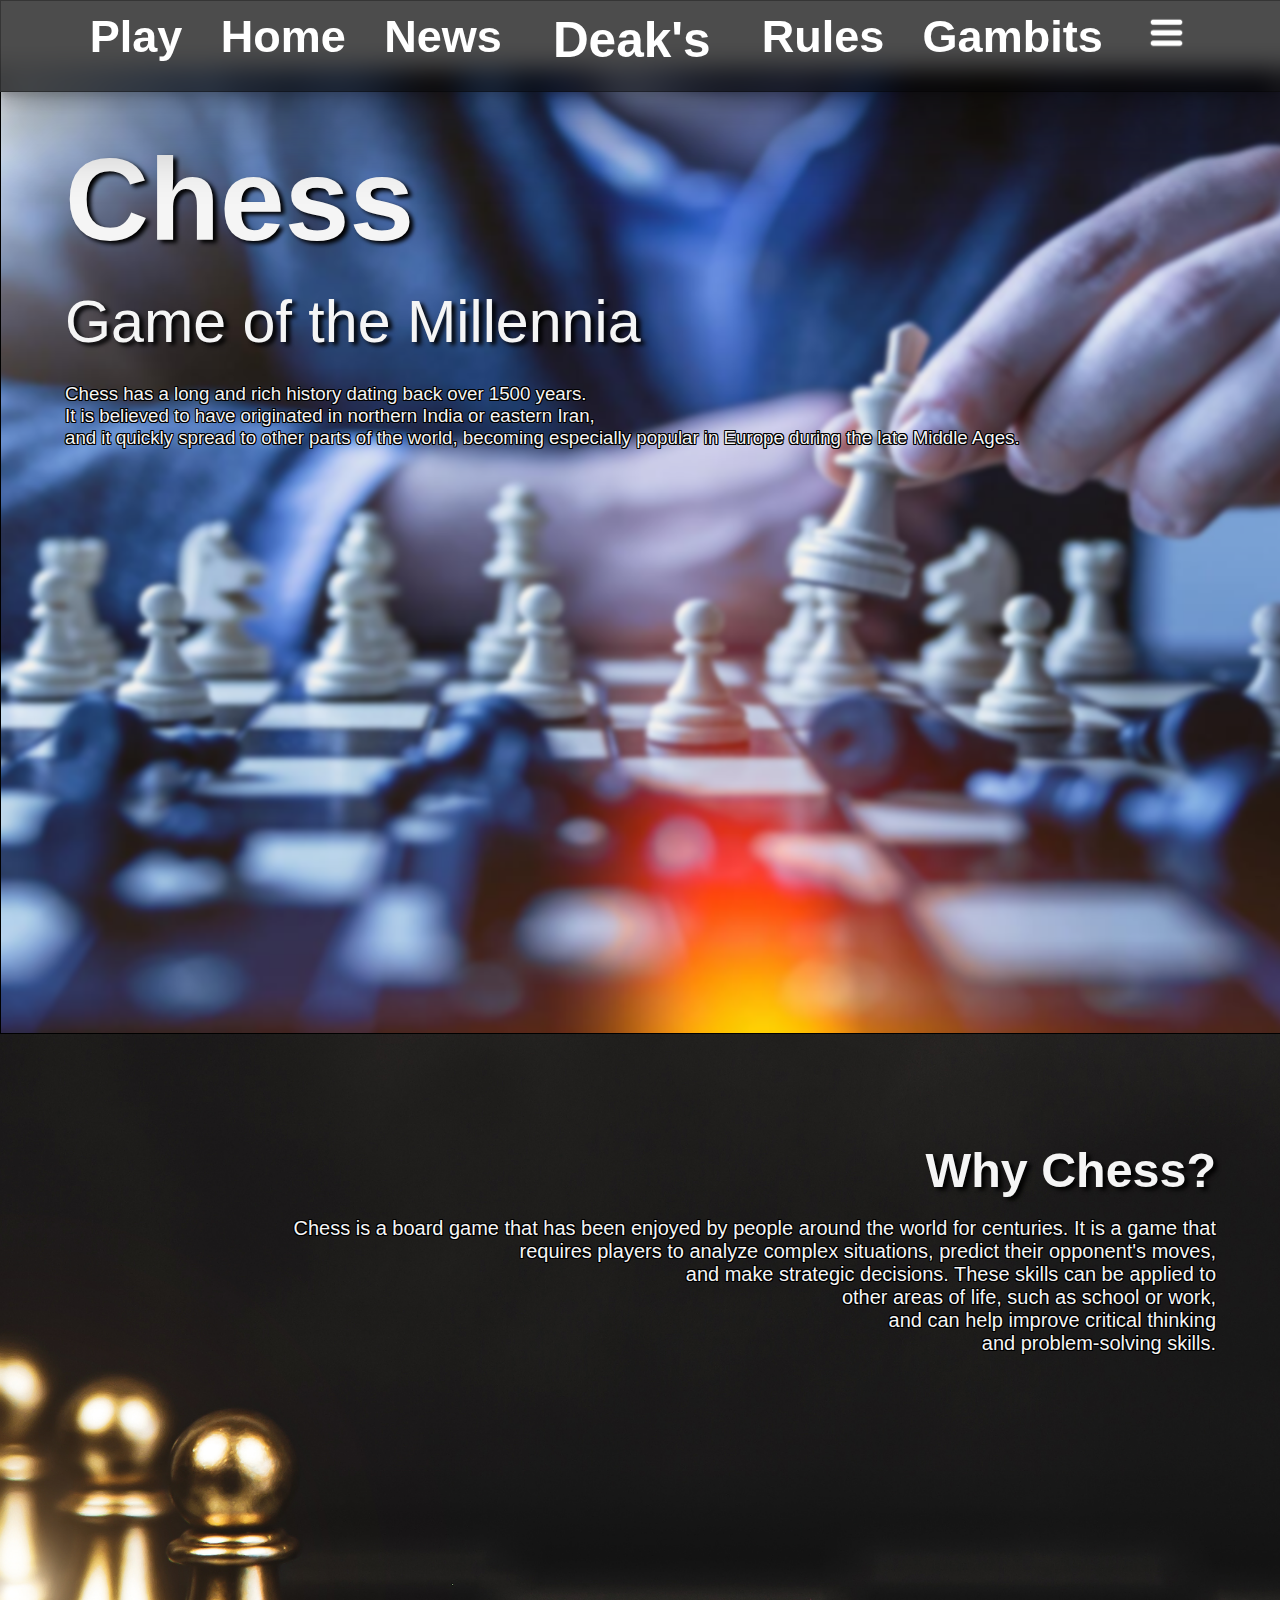
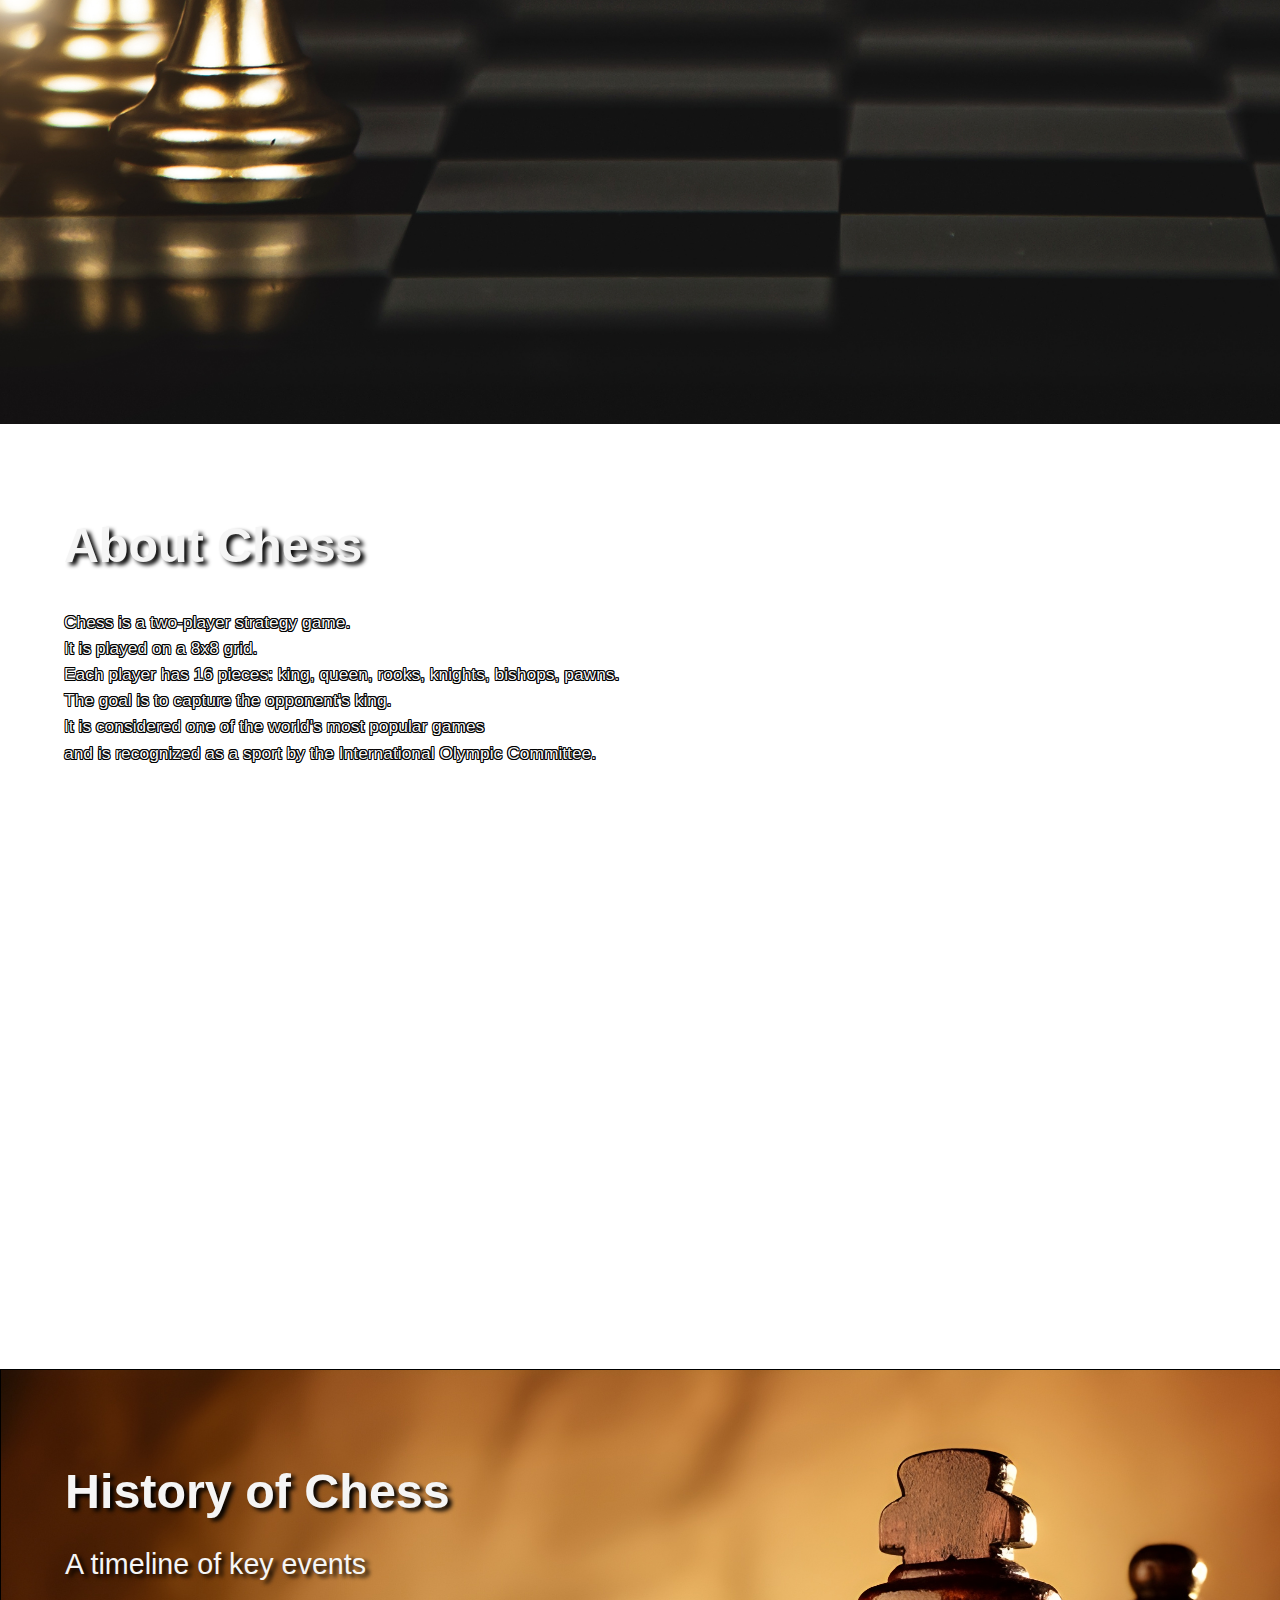
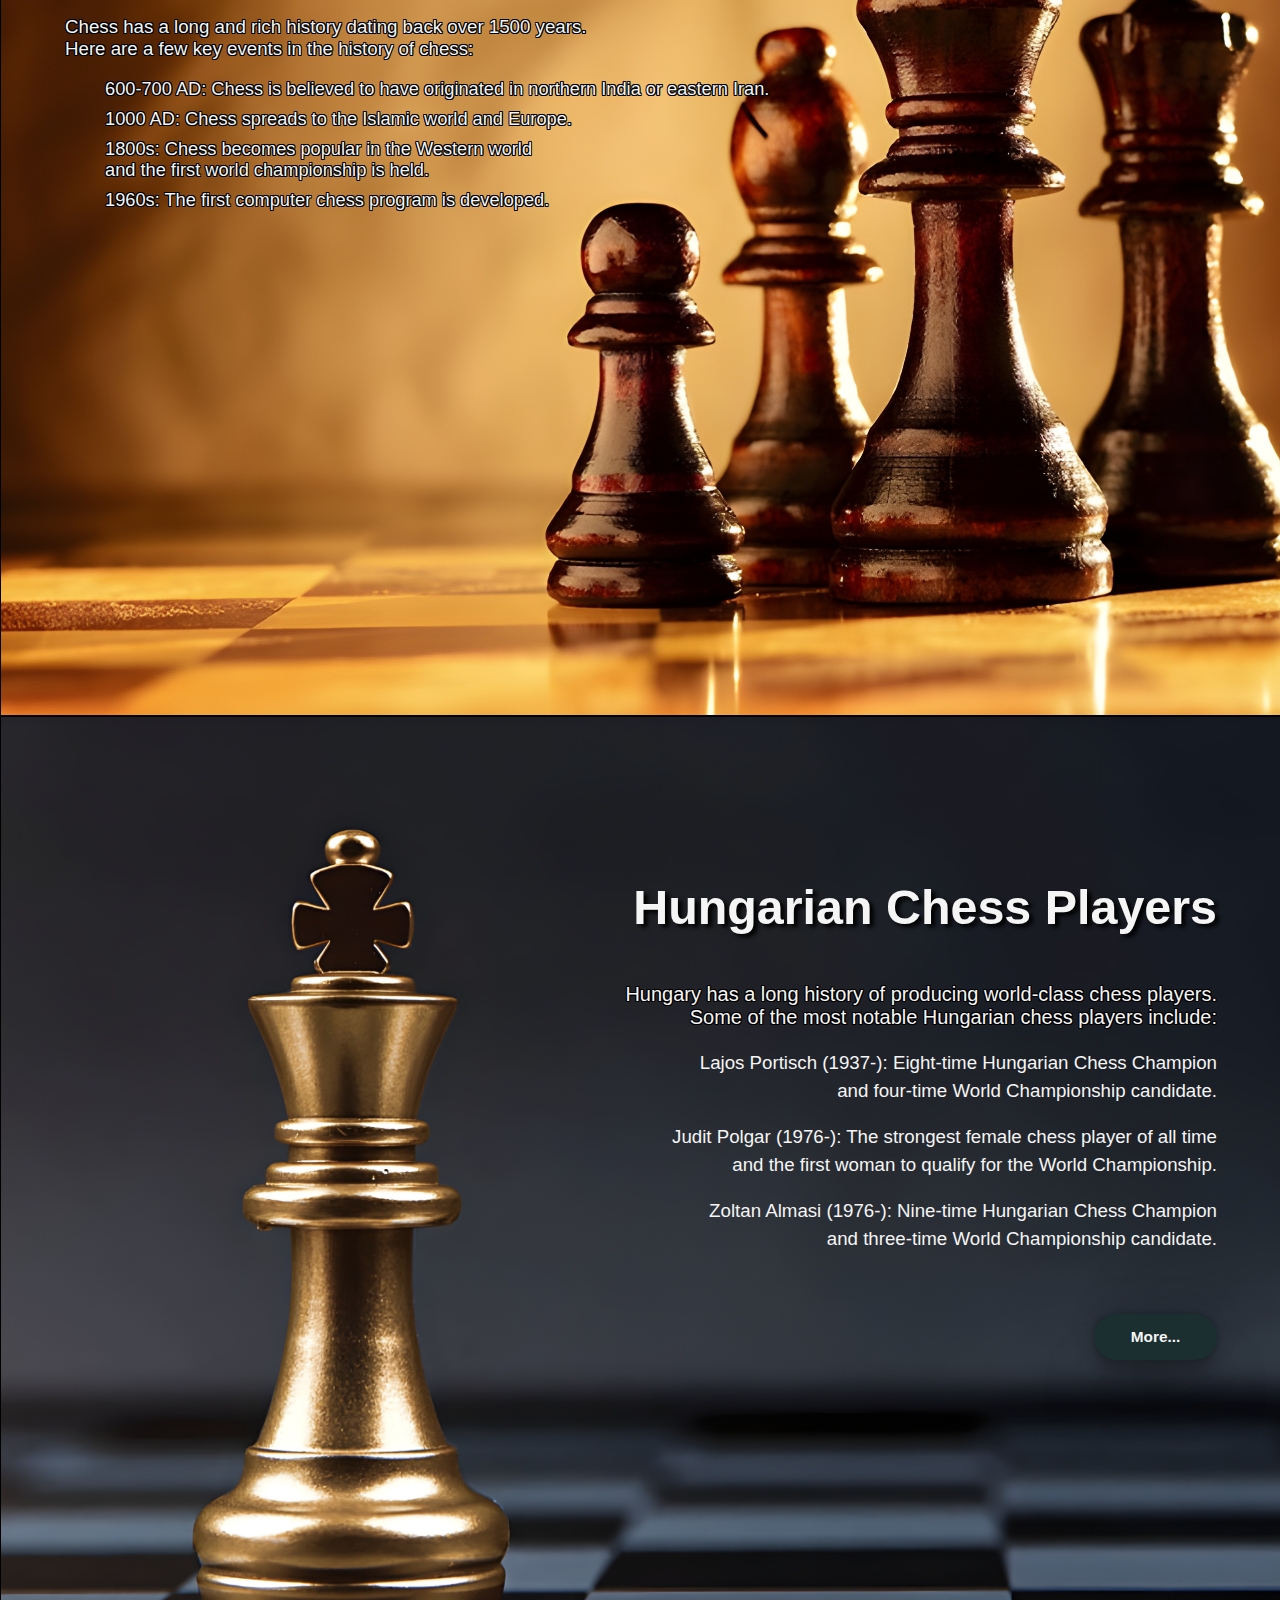
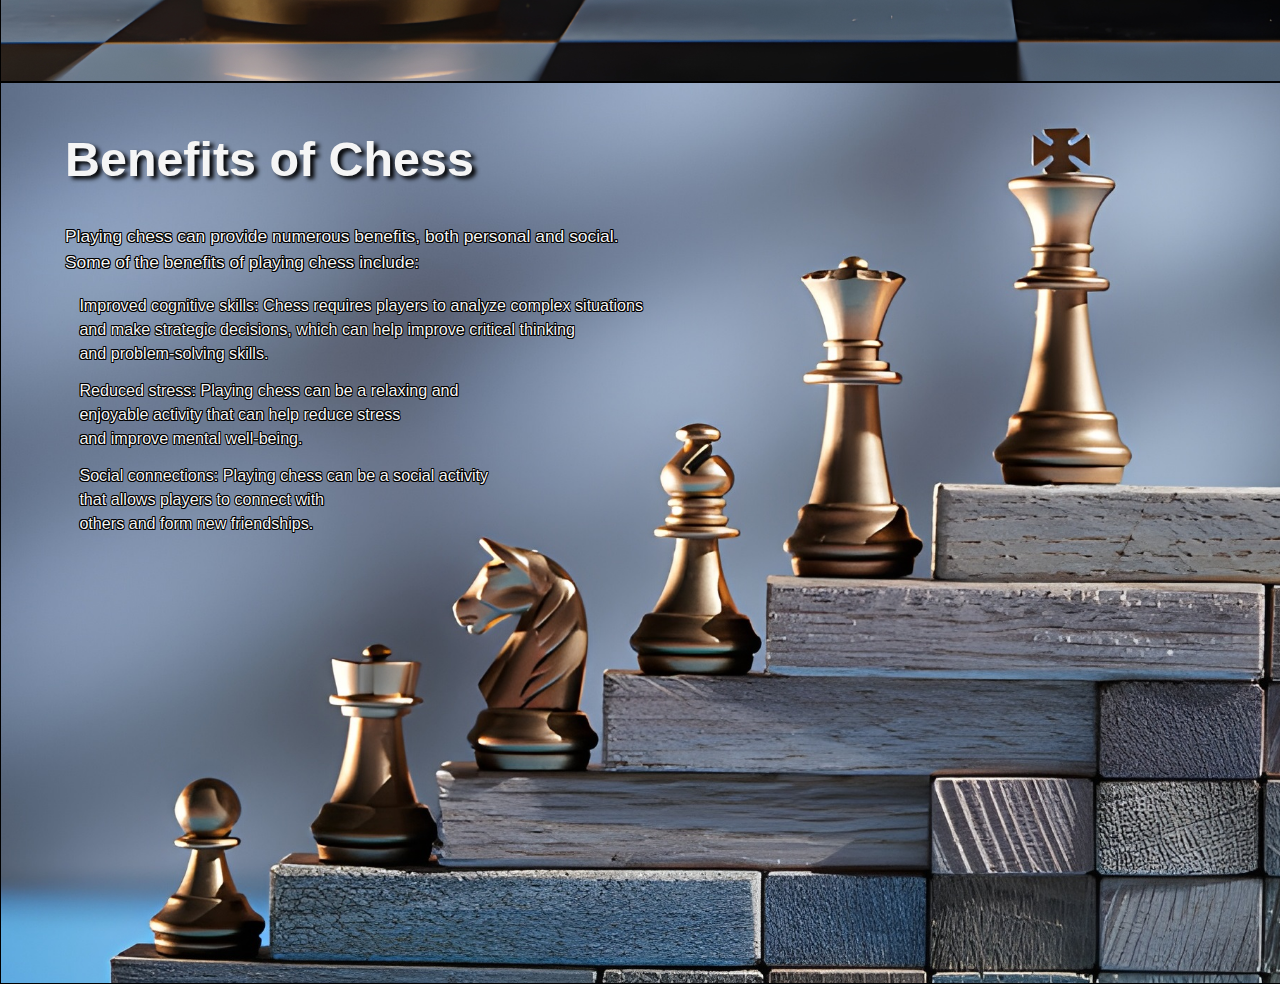
==== commit 20971034: "responsivity" ====
--- a/index.html
+++ b/index.html
@@ -103,7 +103,7 @@
         </ul>
       </div>
 
-      <div class="div5, division">
+      <div class="div5 division">
         <p class="ndtitle">Hungarian Chess Players</p>
         <p class="ndtext">Hungary has a long history of producing world-class chess players.  <br>
           Some of the most notable Hungarian chess players include:</p>
--- a/CSSs/navbar.css
+++ b/CSSs/navbar.css
@@ -228,8 +228,8 @@
     }
 
     #hbopener{
-        margin-left: 1vh;
-        width: 10vh;
+        margin-left: 2vh;
+        width: 12vw;
         transition: all 0.3s ease-out;
     }
 
